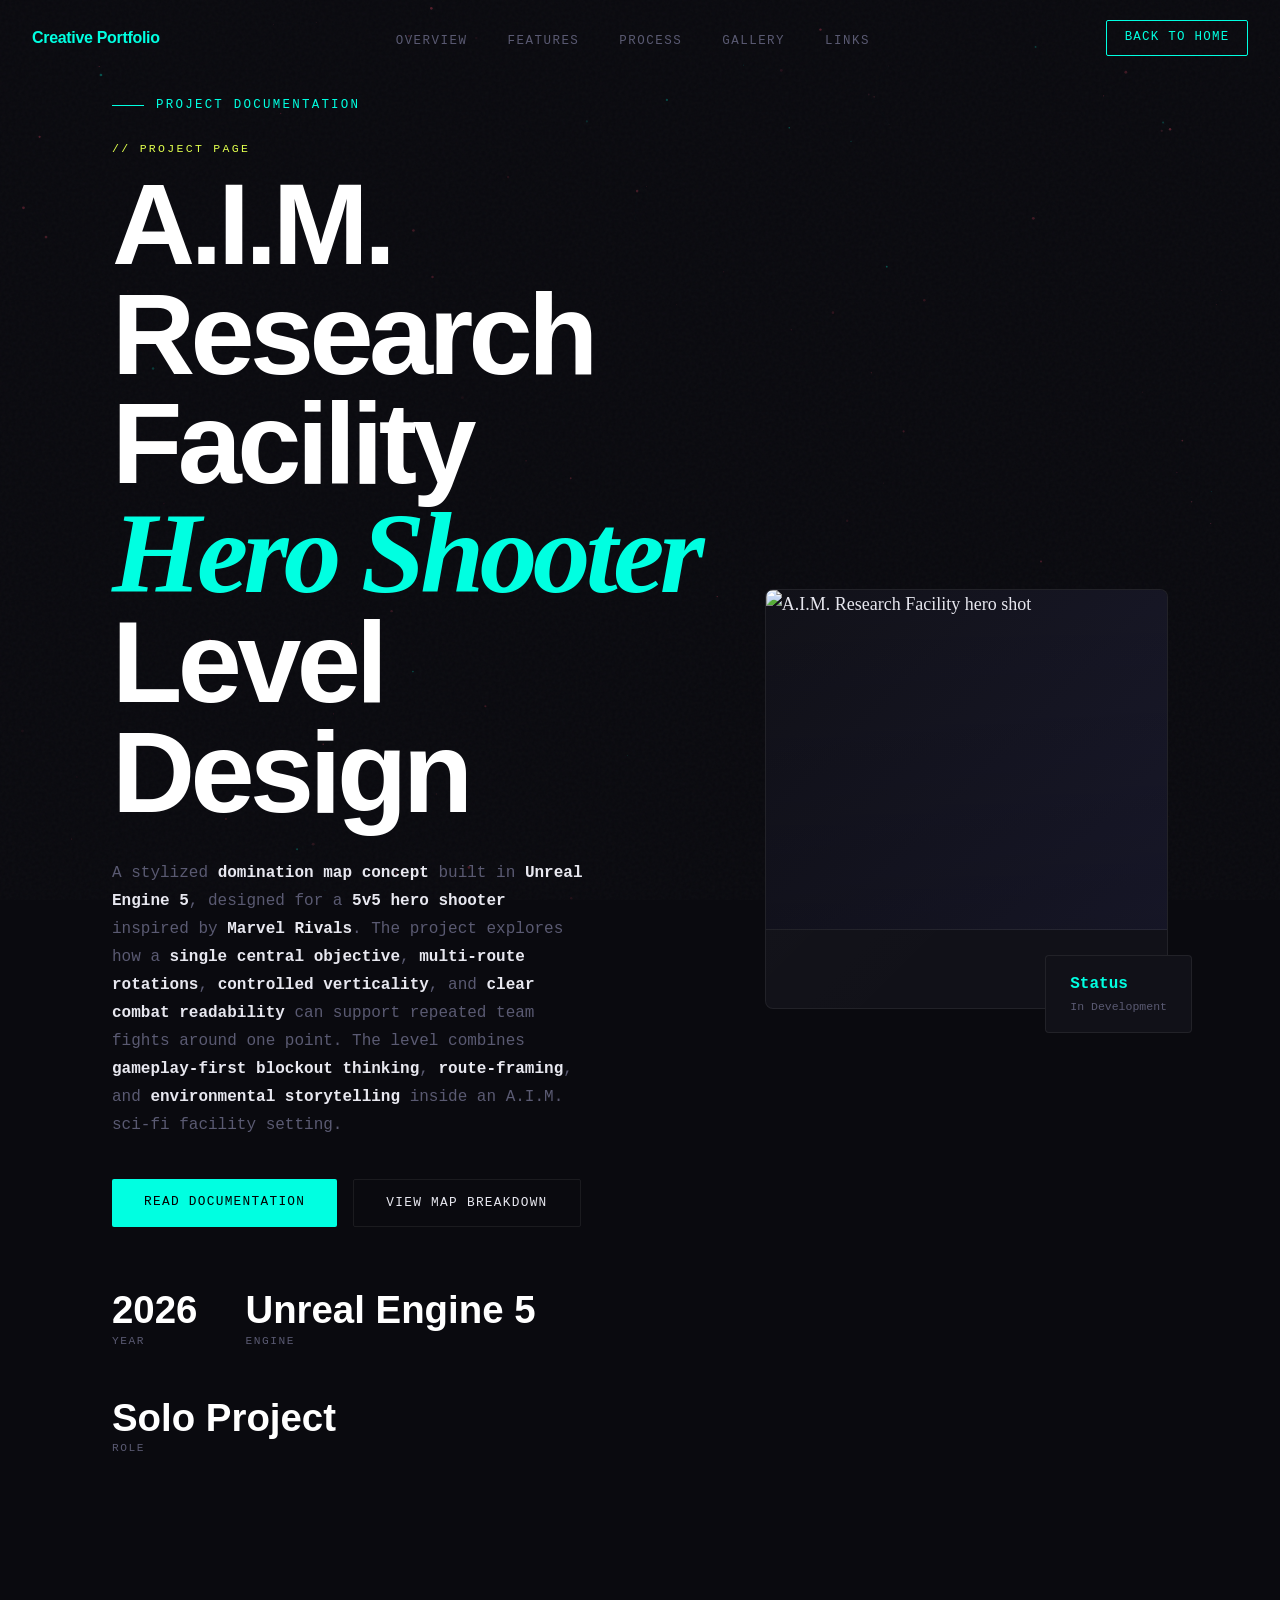
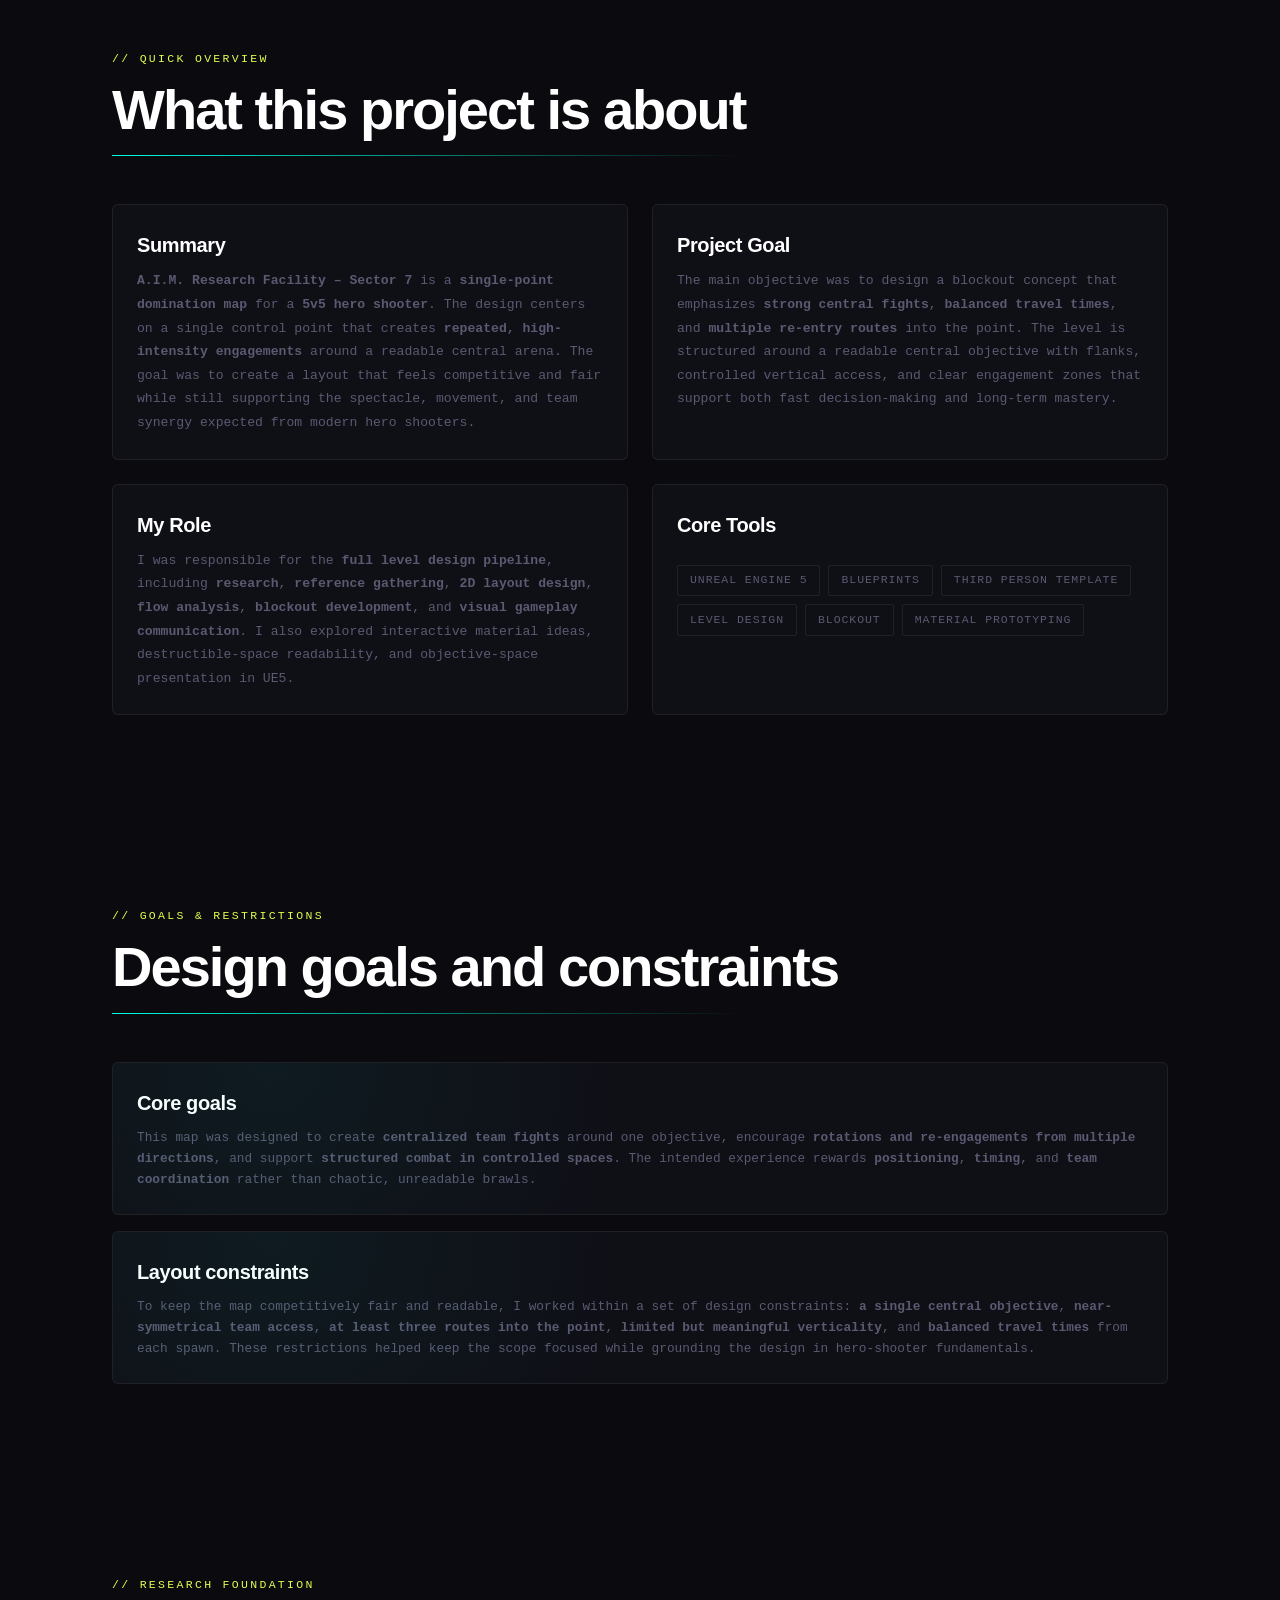
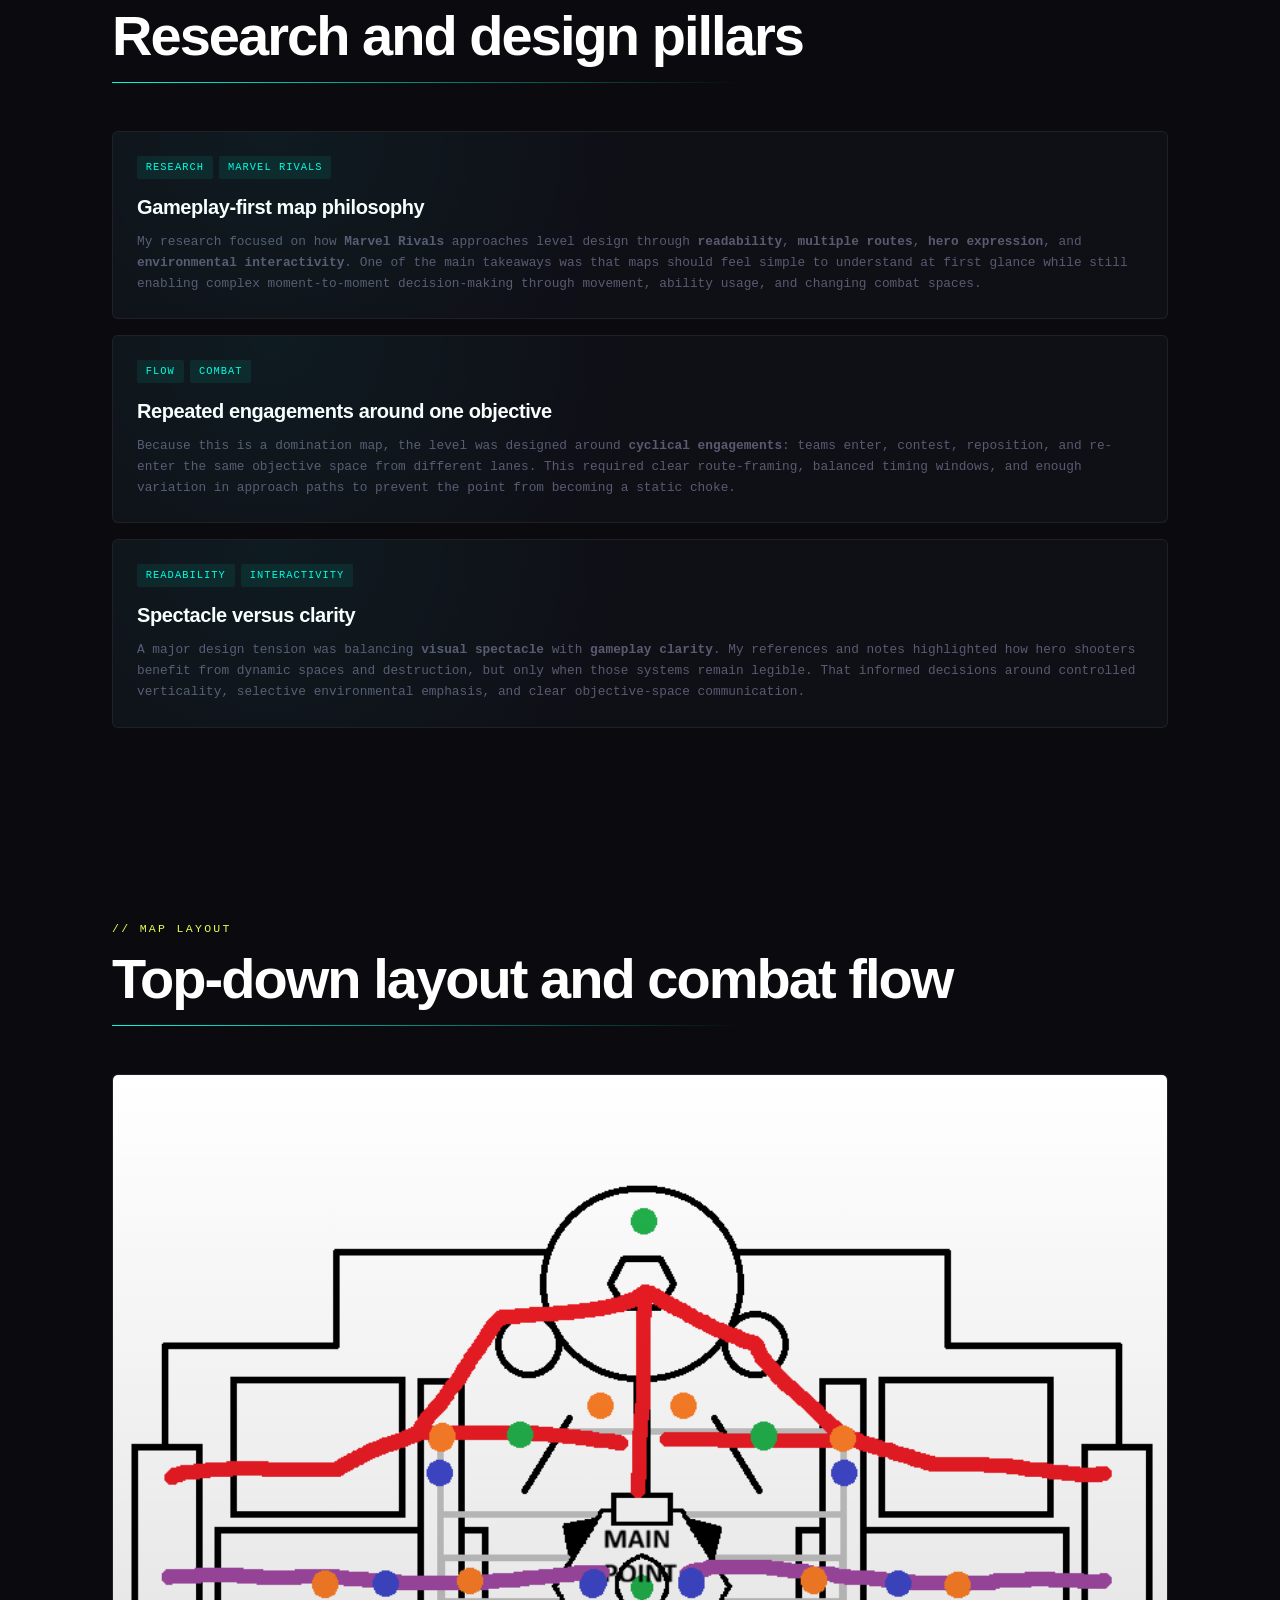
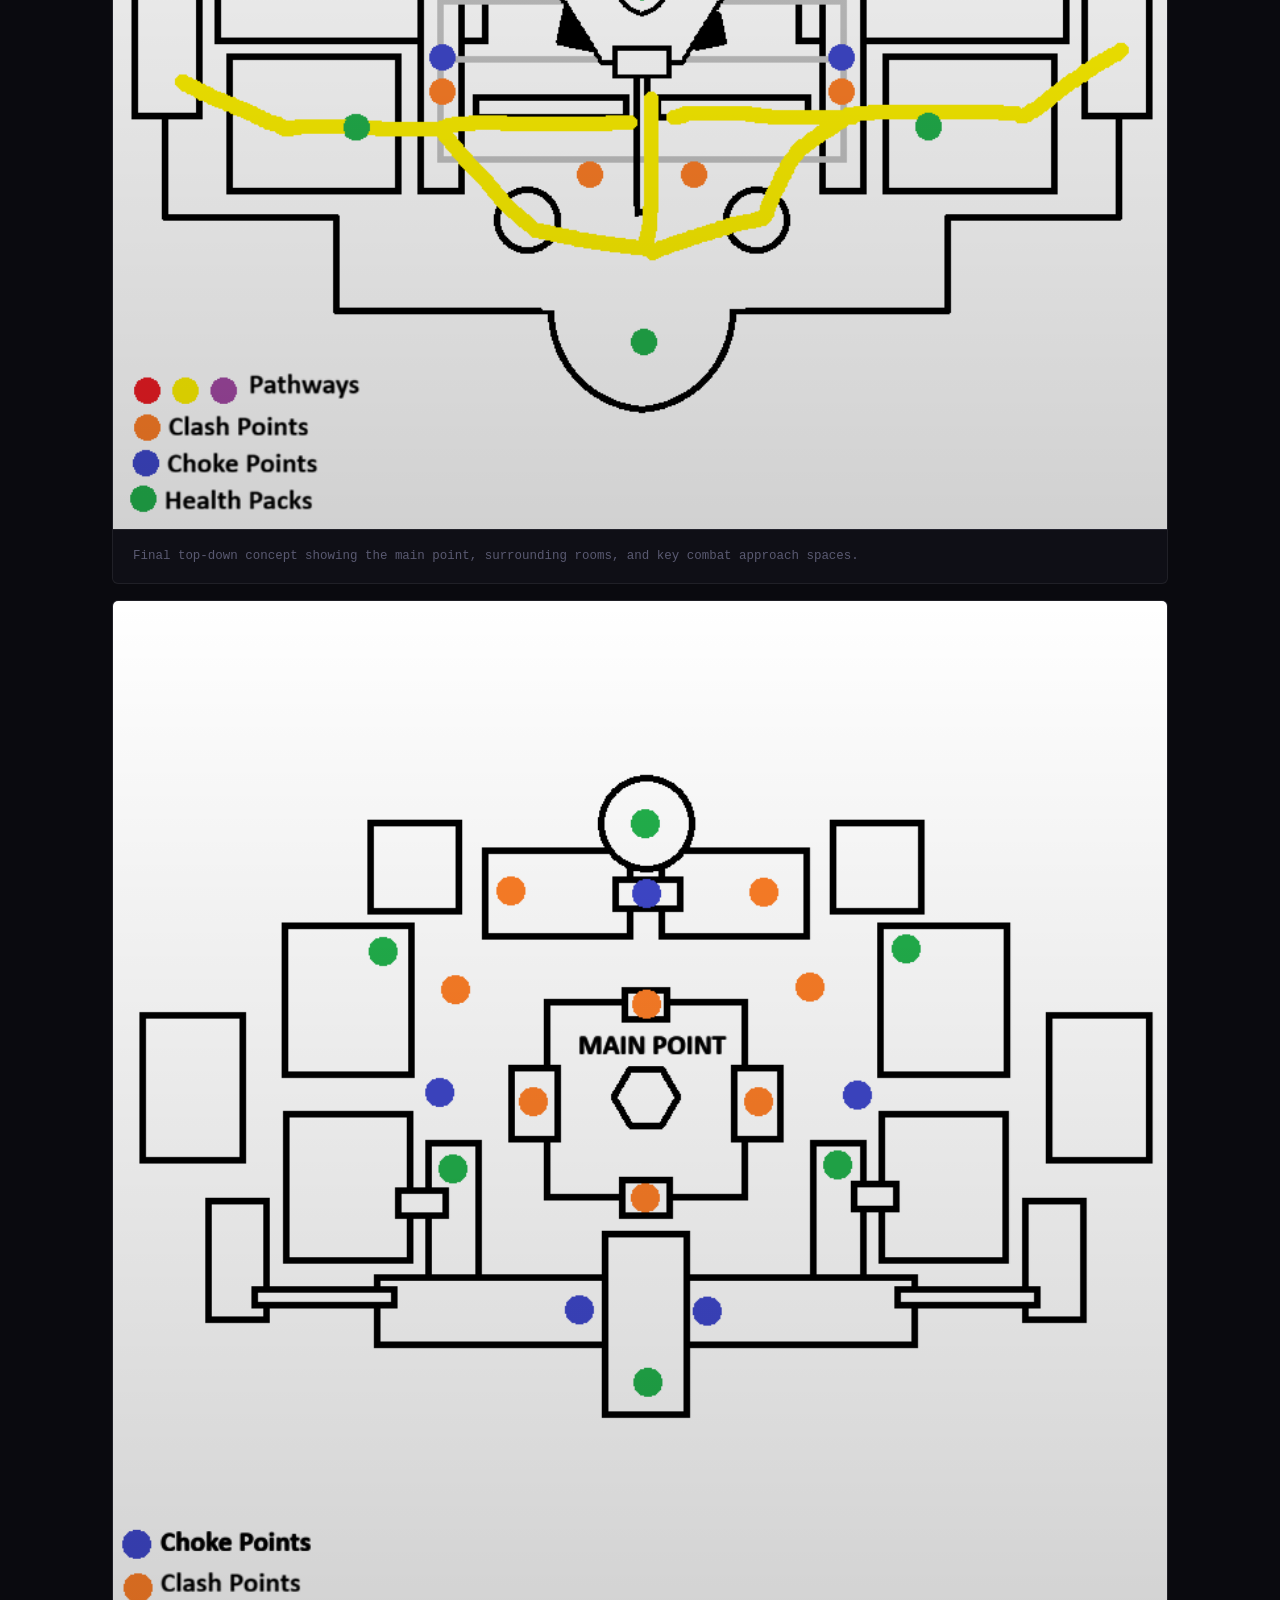
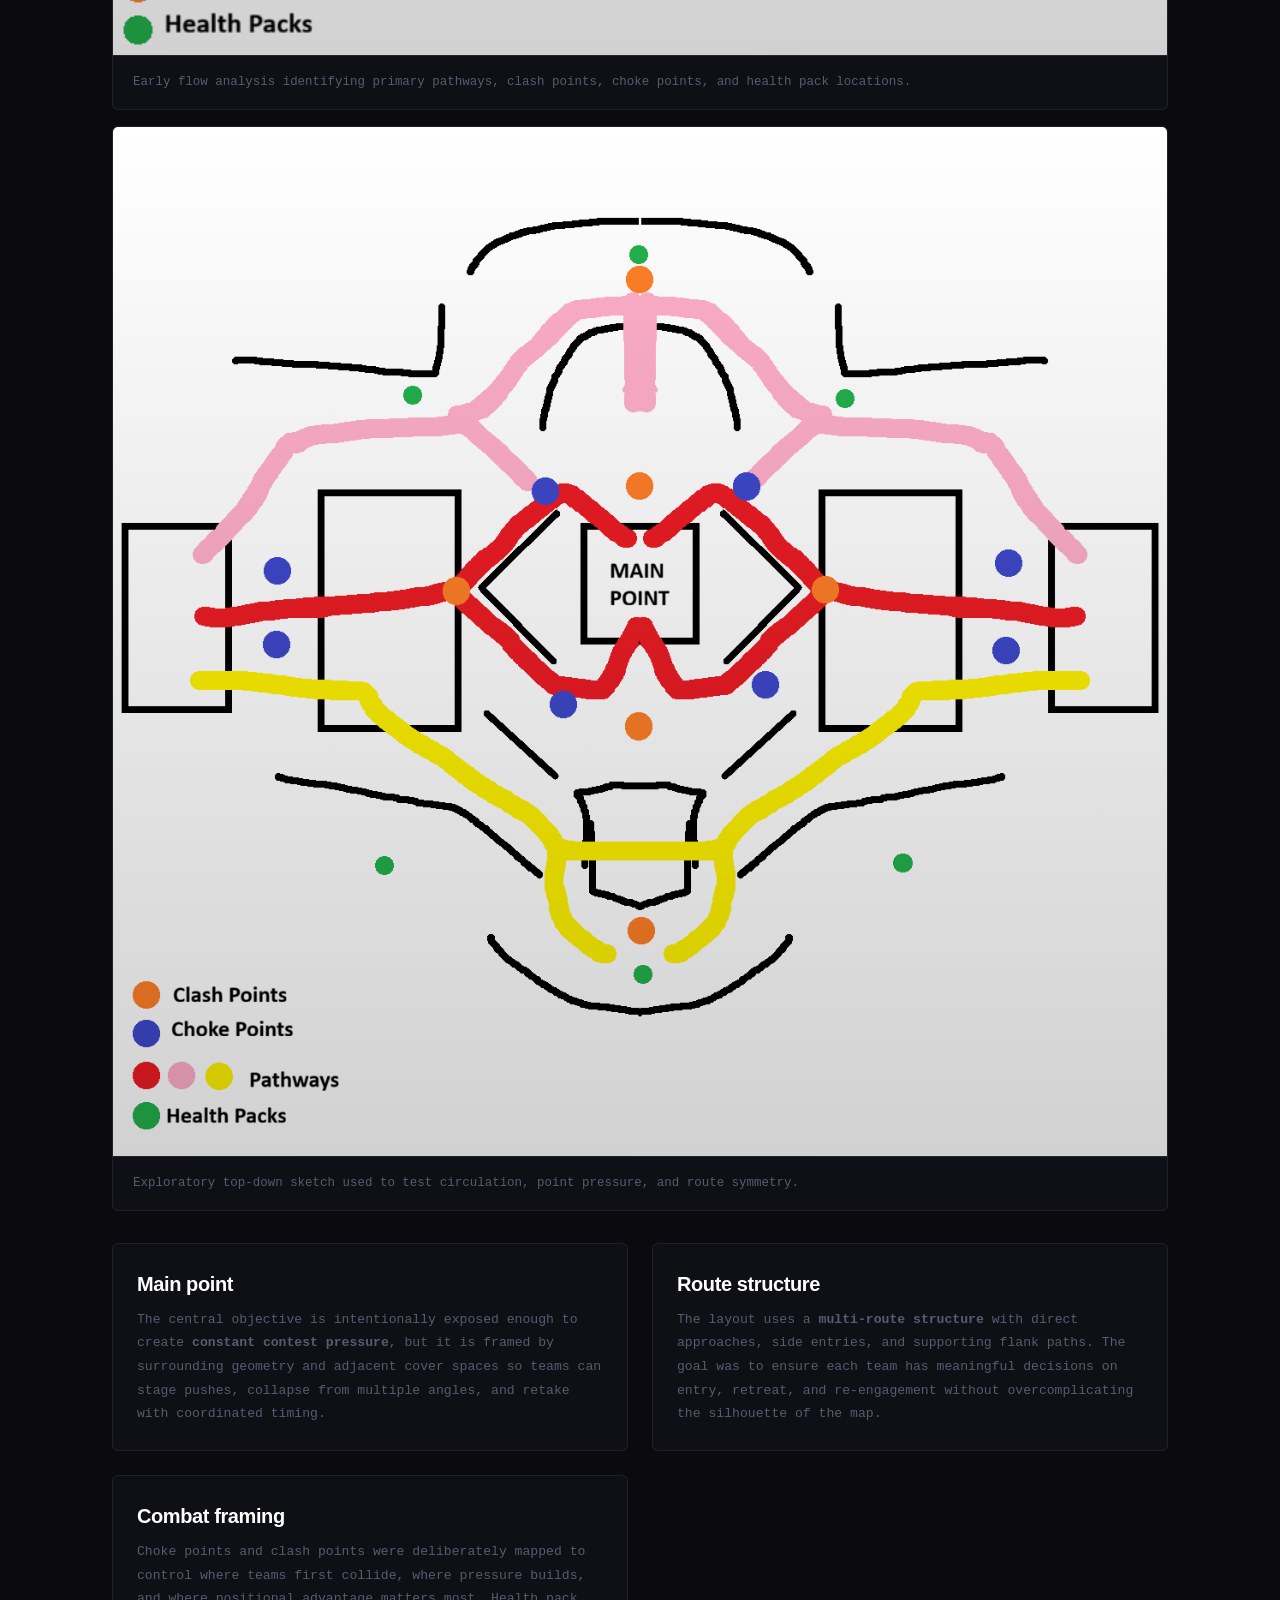
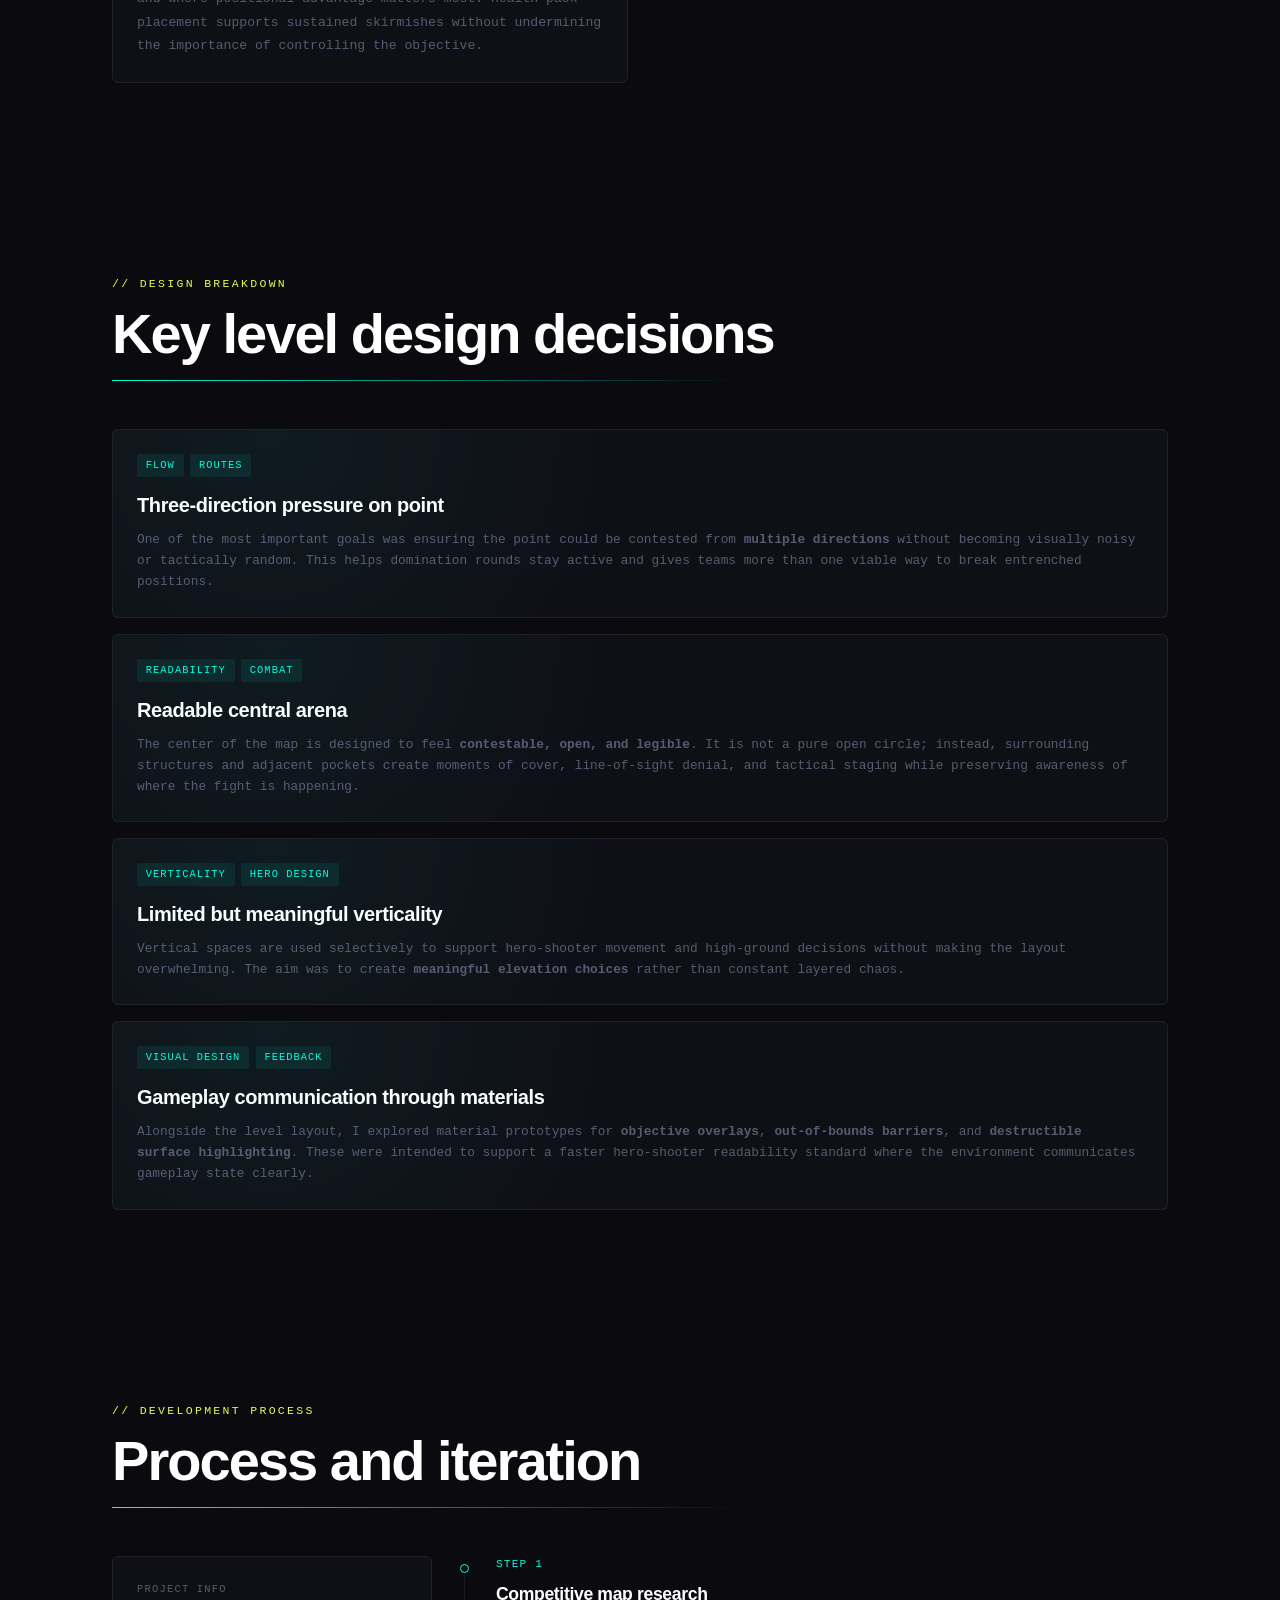
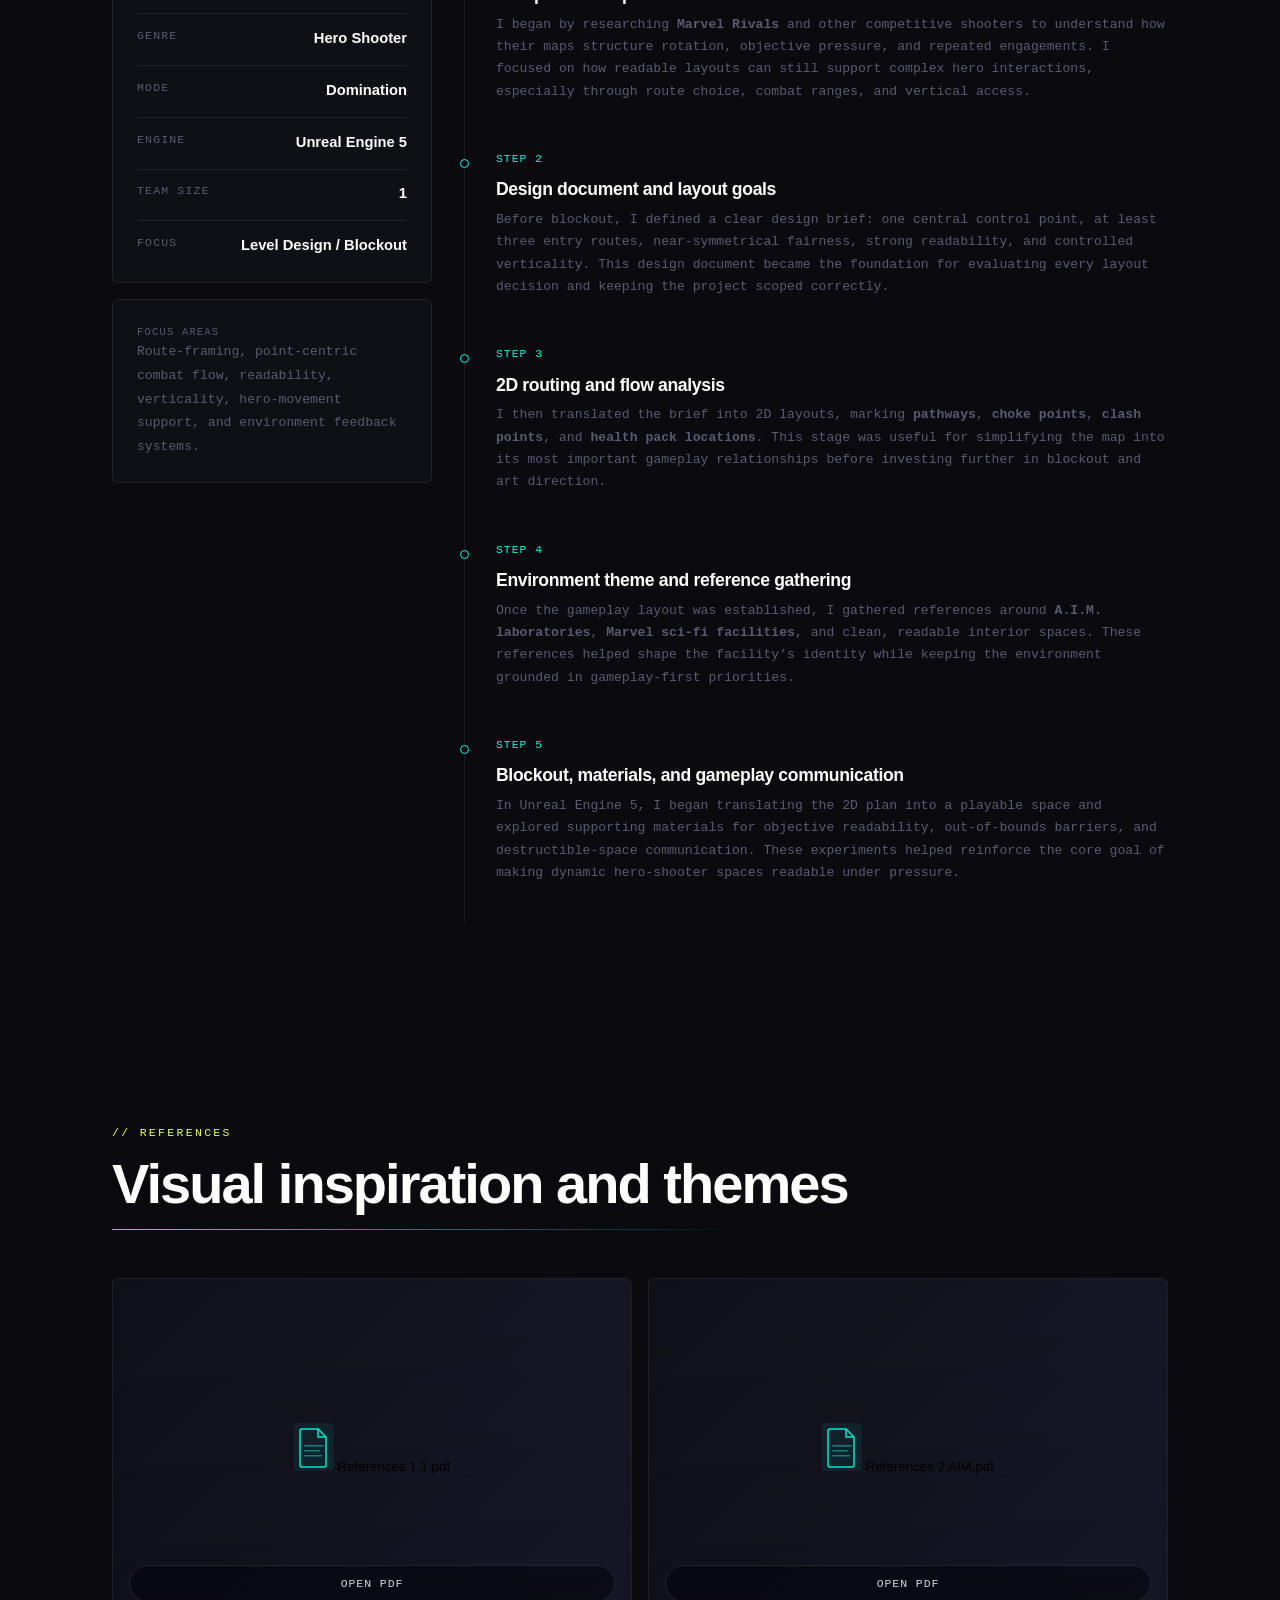
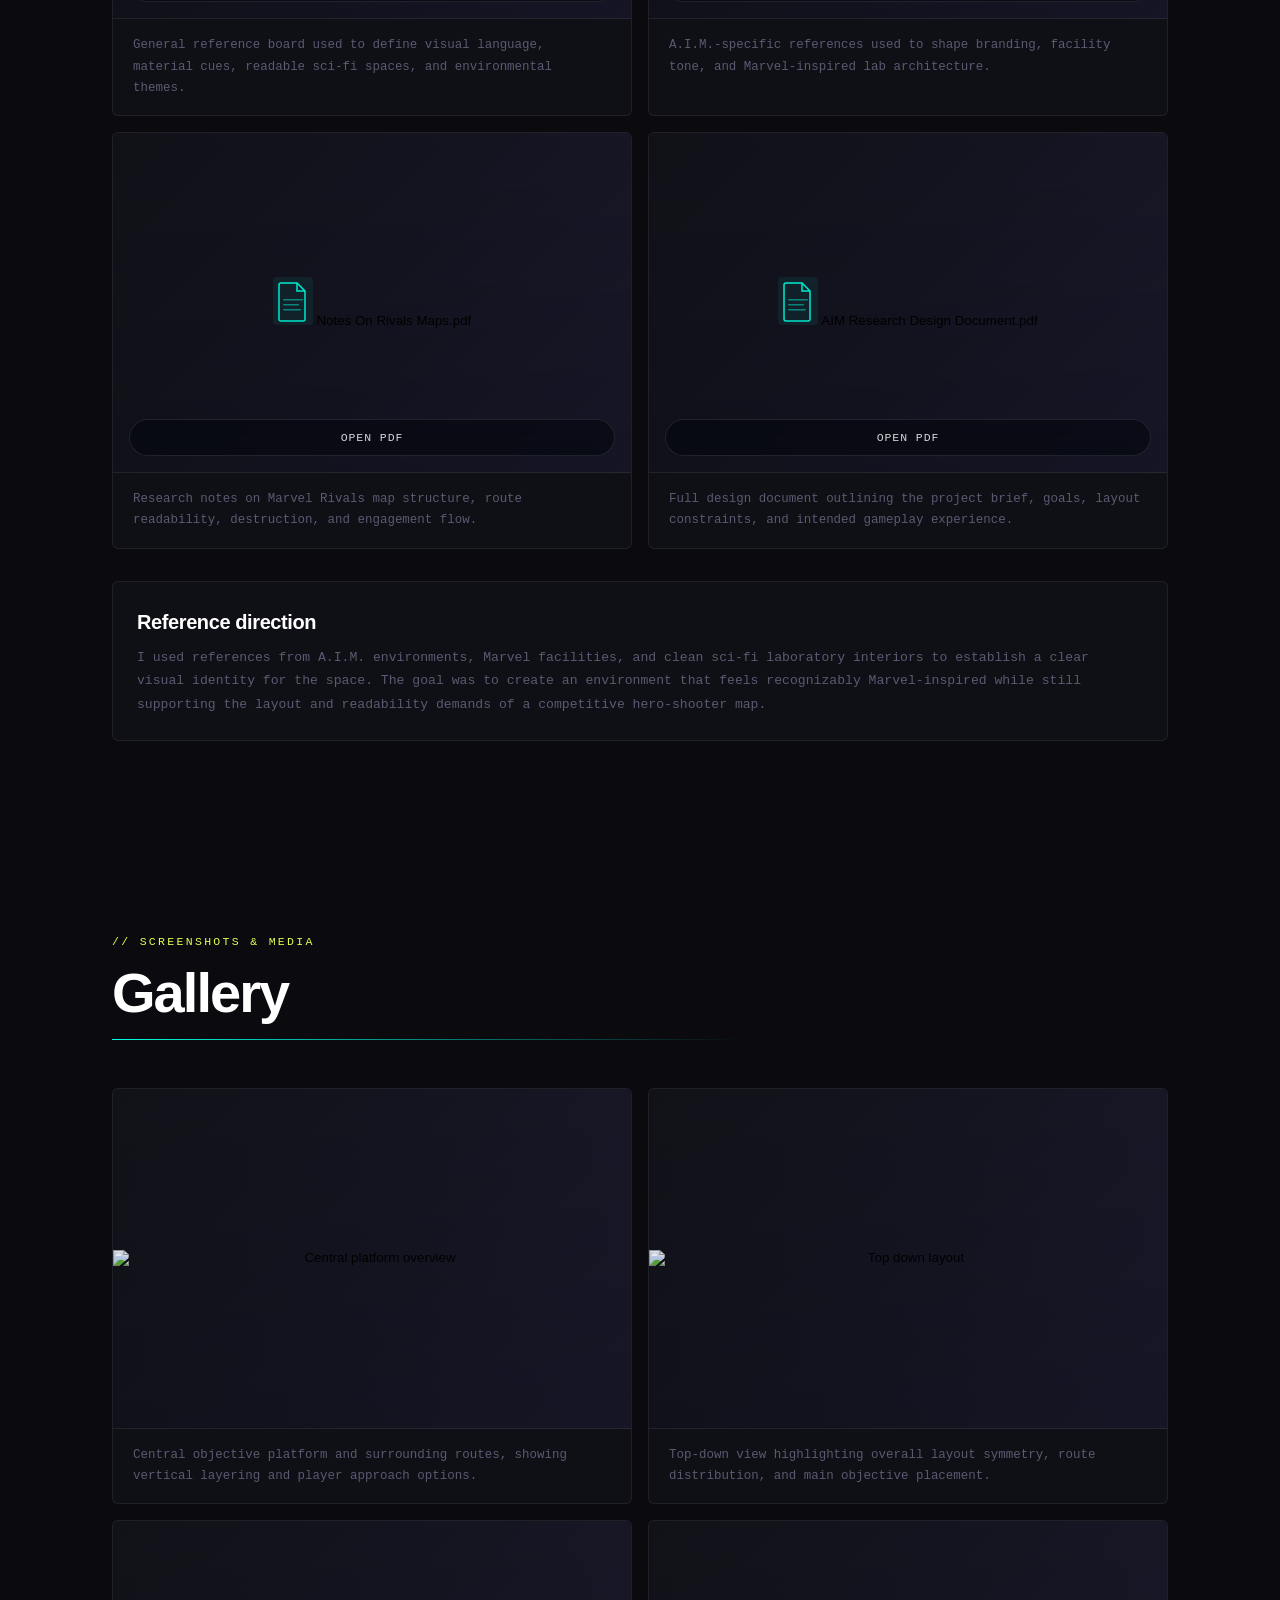
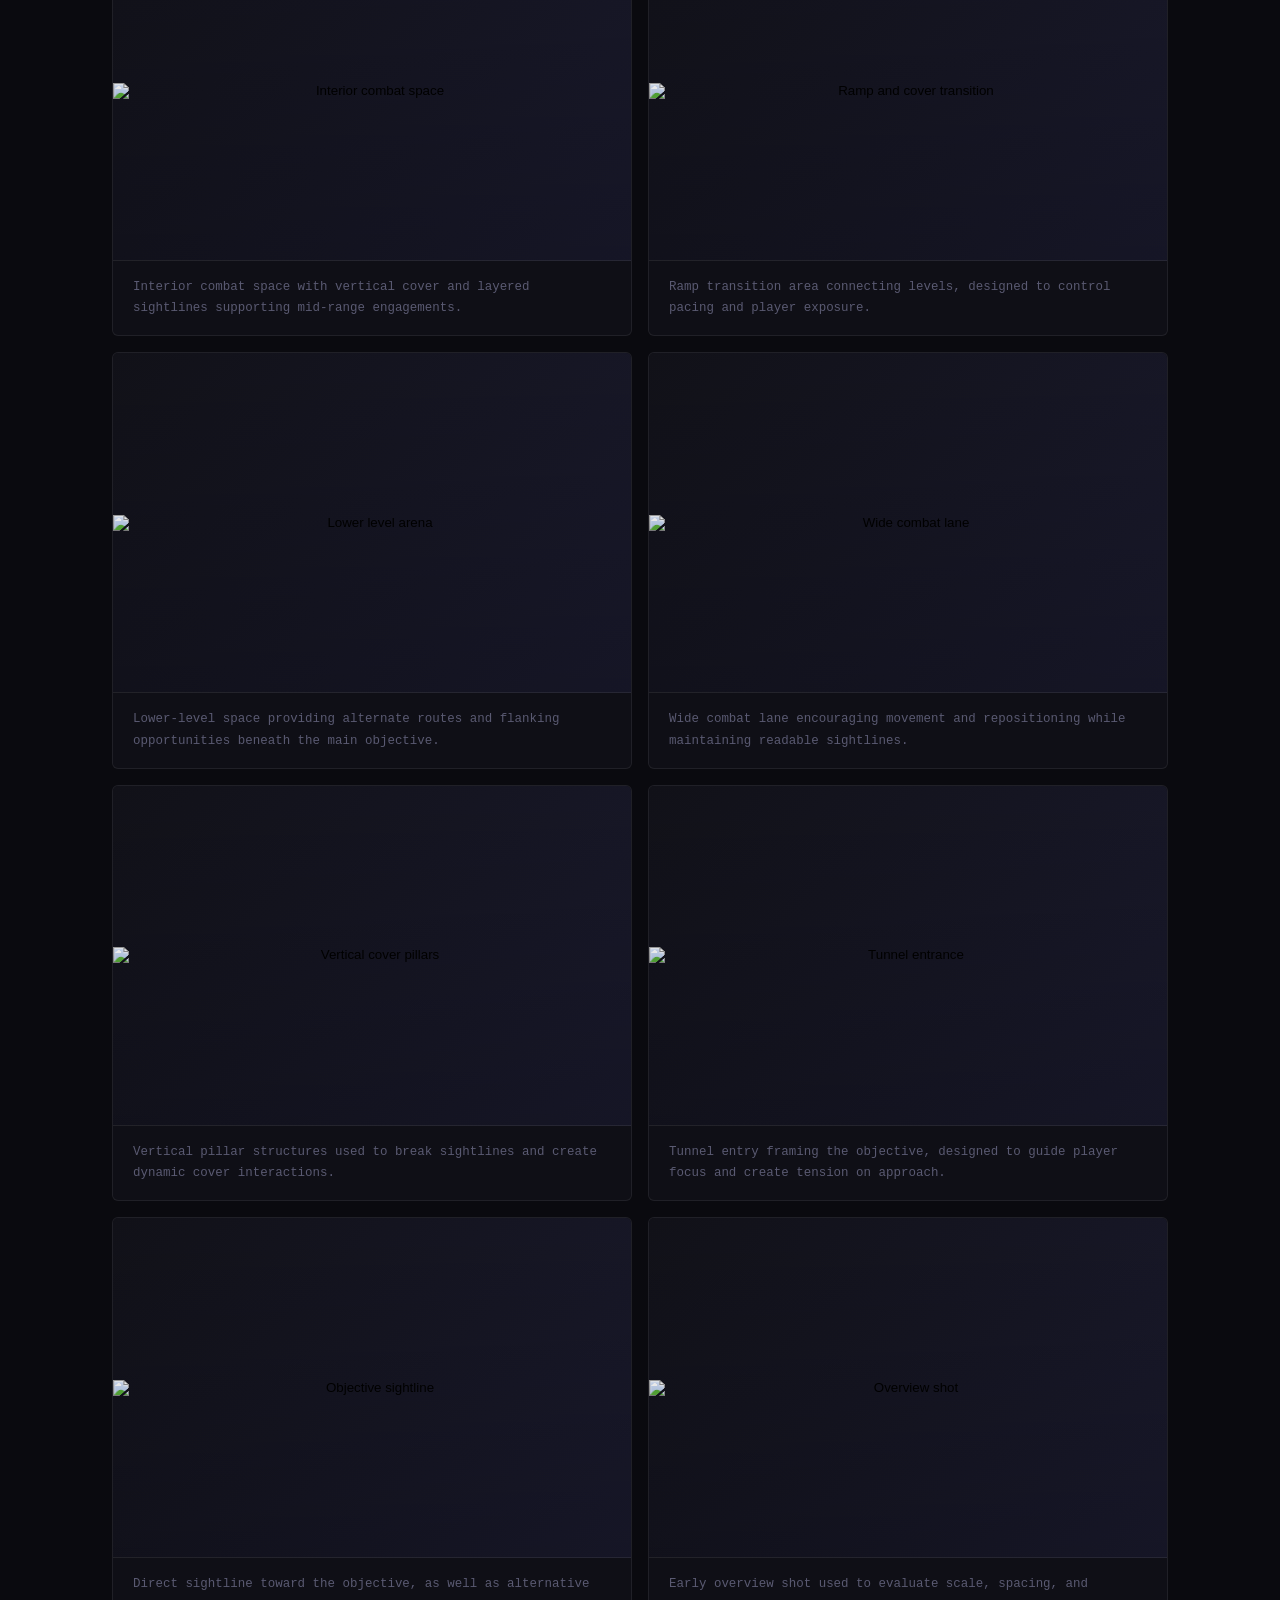
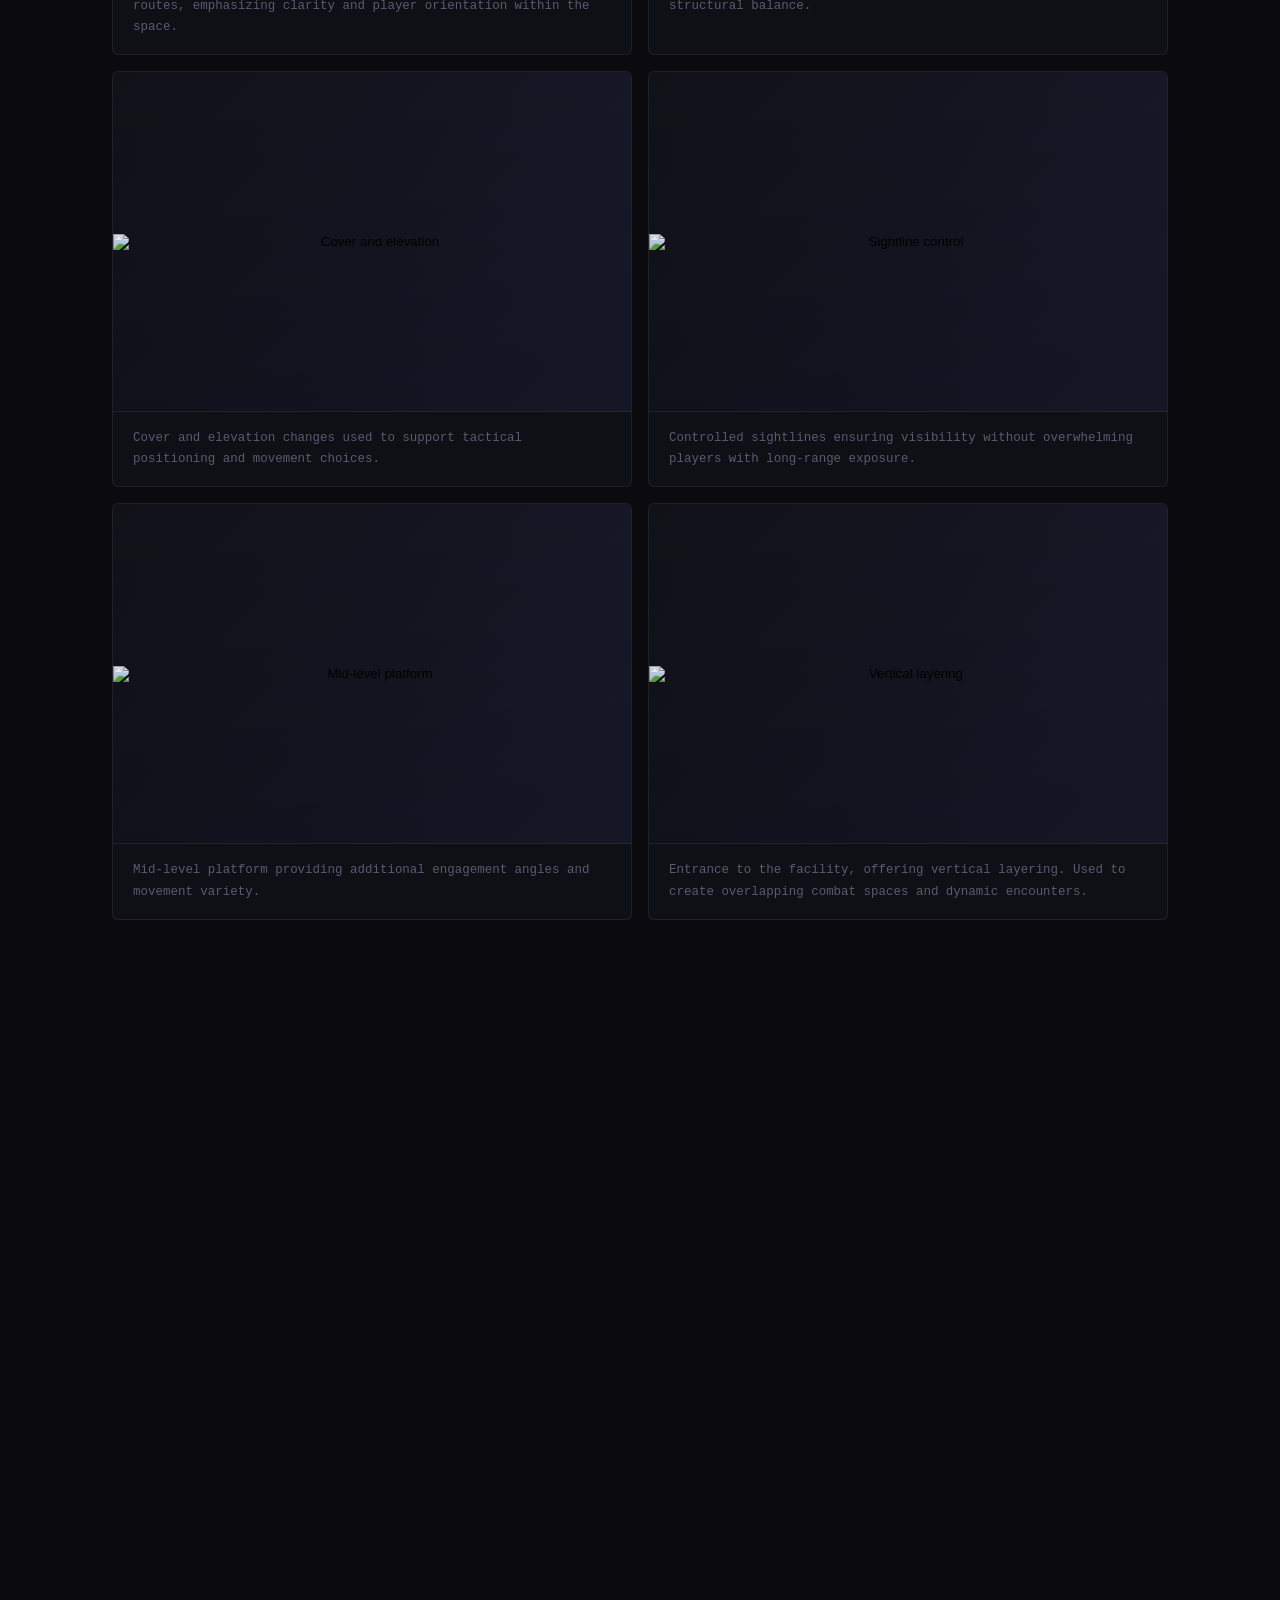
==== aim-research-facility.html @ 246b4f11 "project pages updated, images added" ====
<!DOCTYPE html>
<html lang="en">
<head>
  <meta charset="UTF-8" />
  <meta name="viewport" content="width=device-width, initial-scale=1.0"/>
  <title>A.I.M. Research Facility - Hero Shooter Level Design // Emmanuel Ansong</title>
  <meta name="description" content="Documentation page for Switch-Dash-Blade.">
  <link rel="preconnect" href="https://fonts.googleapis.com">
  <link href="https://fonts.googleapis.com/css2?family=Syne:wght@400;700;800&family=DM+Mono:ital,wght@0,400;0,500;1,400&family=Instrument+Serif:ital@0;1&display=swap" rel="stylesheet">
  <link rel="stylesheet" href="https://cdnjs.cloudflare.com/ajax/libs/font-awesome/6.4.0/css/all.min.css">
  <link rel="stylesheet" href="style.css">
  <link rel="stylesheet" href="project-page.css">
</head>
<body>

  <div id="cursor-dot"></div>
  <div id="cursor-ring"></div>
  <canvas id="bg-canvas"></canvas>

  <nav id="nav">
    <div class="nav-logo"><a href="index.html">Creative Portfolio<span></span></a></div>
    <ul class="nav-links">
      <li><a href="#overview">Overview</a></li>
      <li><a href="#features">Features</a></li>
      <li><a href="#process">Process</a></li>
      <li><a href="#gallery">Gallery</a></li>
      <li><a href="#links">Links</a></li>
    </ul>
    <a href="index.html" class="nav-cta">Back to Home</a>
  </nav>

  <section id="hero" class="project-hero">
  <div class="wrap">
    <div class="hero-tag">Project Documentation</div>

    <div class="project-hero-grid">
      <div class="project-hero-copy reveal">
        <div class="section-tag">// project page</div>
        <h1>A.I.M. Research Facility <em>Hero Shooter</em> Level Design</h1>
        <p class="hero-sub">
          A stylized <strong>domination map concept</strong> built in <strong>Unreal Engine 5</strong>, designed for a
          <strong>5v5 hero shooter</strong> inspired by <strong>Marvel Rivals</strong>. The project explores how a
          <strong>single central objective</strong>, <strong>multi-route rotations</strong>, <strong>controlled verticality</strong>,
          and <strong>clear combat readability</strong> can support repeated team fights around one point.
          The level combines <strong>gameplay-first blockout thinking</strong>, <strong>route-framing</strong>,
          and <strong>environmental storytelling</strong> inside an A.I.M. sci-fi facility setting.
        </p>

        <div class="hero-actions">
          <a href="#overview" class="btn-primary">Read Documentation</a>
          <a href="#layout" class="btn-ghost">View Map Breakdown</a>
        </div>

        <div class="hero-stats">
          <div class="stat-item">
            <span class="stat-n">2026</span>
            <span class="stat-l">Year</span>
          </div>
          <div class="stat-item">
            <span class="stat-n">Unreal Engine 5</span>
            <span class="stat-l">Engine</span>
          </div>
          <div class="stat-item">
            <span class="stat-n">Solo Project</span>
            <span class="stat-l">Role</span>
          </div>
        </div>
      </div>

      <div class="project-hero-media reveal">
        <div class="media-frame">
          <div class="gallery-media">
            <img src="ScreenShot00008.png" alt="A.I.M. Research Facility hero shot">
          </div>
        </div>
        <div class="about-badge">
          <strong>Status</strong>
          In Development
        </div>
      </div>
    </div>
  </div>
</section>

  <section id="overview">
  <div class="wrap">
    <div class="section-tag">// quick overview</div>
    <h2>What this project is about</h2>
    <div class="section-divider"></div>

    <div class="doc-grid">

      <article class="doc-card reveal">
        <div class="card-title">Summary</div>
        <p class="doc-copy">
          <strong>A.I.M. Research Facility – Sector 7</strong> is a <strong>single-point domination map</strong> for a
          <strong>5v5 hero shooter</strong>. The design centers on a single control point that creates
          <strong>repeated, high-intensity engagements</strong> around a readable central arena.
          The goal was to create a layout that feels competitive and fair while still supporting
          the spectacle, movement, and team synergy expected from modern hero shooters.
        </p>
      </article>

      <article class="doc-card reveal">
        <div class="card-title">Project Goal</div>
        <p class="doc-copy">
          The main objective was to design a blockout concept that emphasizes
          <strong>strong central fights</strong>, <strong>balanced travel times</strong>, and
          <strong>multiple re-entry routes</strong> into the point. The level is structured around
          a readable central objective with flanks, controlled vertical access, and clear
          engagement zones that support both fast decision-making and long-term mastery.
        </p>
      </article>

      <article class="doc-card reveal">
        <div class="card-title">My Role</div>
        <p class="doc-copy">
          I was responsible for the <strong>full level design pipeline</strong>, including
          <strong>research</strong>, <strong>reference gathering</strong>, <strong>2D layout design</strong>,
          <strong>flow analysis</strong>, <strong>blockout development</strong>, and
          <strong>visual gameplay communication</strong>. I also explored interactive material ideas,
          destructible-space readability, and objective-space presentation in UE5.
        </p>
      </article>

      <article class="doc-card reveal">
        <div class="card-title">Core Tools</div>
        <div class="skills-list">
          <span class="skill-tag">Unreal Engine 5</span>
          <span class="skill-tag">Blueprints</span>
          <span class="skill-tag">Third Person Template</span>
          <span class="skill-tag">Level Design</span>
          <span class="skill-tag">Blockout</span>
          <span class="skill-tag">Material Prototyping</span>
        </div>
      </article>

    </div>
  </div>
</section>
<section id="goals">
  <div class="wrap">
    <div class="section-tag">// goals & restrictions</div>
    <h2>Design goals and constraints</h2>
    <div class="section-divider"></div>

    <div class="feature-stack">

      <article class="feature-panel reveal">
        <div class="card-title">Core goals</div>
        <p class="card-desc">
          This map was designed to create <strong>centralized team fights</strong> around one objective,
          encourage <strong>rotations and re-engagements from multiple directions</strong>, and support
          <strong>structured combat in controlled spaces</strong>. The intended experience rewards
          <strong>positioning</strong>, <strong>timing</strong>, and <strong>team coordination</strong> rather than
          chaotic, unreadable brawls.
        </p>
      </article>

      <article class="feature-panel reveal">
        <div class="card-title">Layout constraints</div>
        <p class="card-desc">
          To keep the map competitively fair and readable, I worked within a set of design constraints:
          <strong>a single central objective</strong>, <strong>near-symmetrical team access</strong>,
          <strong>at least three routes into the point</strong>, <strong>limited but meaningful verticality</strong>,
          and <strong>balanced travel times</strong> from each spawn. These restrictions helped keep the
          scope focused while grounding the design in hero-shooter fundamentals.
        </p>
      </article>

    </div>
  </div>
</section>
<section id="research">
  <div class="wrap">
    <div class="section-tag">// research foundation</div>
    <h2>Research and design pillars</h2>
    <div class="section-divider"></div>

    <div class="feature-stack">

      <article class="feature-panel reveal">
        <div class="card-tags">
          <span class="card-tag">Research</span>
          <span class="card-tag">Marvel Rivals</span>
        </div>
        <div class="card-title">Gameplay-first map philosophy</div>
        <p class="card-desc">
          My research focused on how <strong>Marvel Rivals</strong> approaches level design through
          <strong>readability</strong>, <strong>multiple routes</strong>, <strong>hero expression</strong>,
          and <strong>environmental interactivity</strong>. One of the main takeaways was that maps
          should feel simple to understand at first glance while still enabling complex moment-to-moment
          decision-making through movement, ability usage, and changing combat spaces.
        </p>
      </article>

      <article class="feature-panel reveal">
        <div class="card-tags">
          <span class="card-tag">Flow</span>
          <span class="card-tag">Combat</span>
        </div>
        <div class="card-title">Repeated engagements around one objective</div>
        <p class="card-desc">
          Because this is a domination map, the level was designed around
          <strong>cyclical engagements</strong>: teams enter, contest, reposition, and re-enter the same
          objective space from different lanes. This required clear route-framing, balanced timing windows,
          and enough variation in approach paths to prevent the point from becoming a static choke.
        </p>
      </article>

      <article class="feature-panel reveal">
        <div class="card-tags">
          <span class="card-tag">Readability</span>
          <span class="card-tag">Interactivity</span>
        </div>
        <div class="card-title">Spectacle versus clarity</div>
        <p class="card-desc">
          A major design tension was balancing <strong>visual spectacle</strong> with <strong>gameplay clarity</strong>.
          My references and notes highlighted how hero shooters benefit from dynamic spaces and destruction,
          but only when those systems remain legible. That informed decisions around controlled verticality,
          selective environmental emphasis, and clear objective-space communication.
        </p>
      </article>

    </div>
  </div>
</section>
<section id="layout">
  <div class="wrap">
    <div class="section-tag">// map layout</div>
    <h2>Top-down layout and combat flow</h2>
    <div class="section-divider"></div>

    <div class="gallery-grid">
      <div class="gallery-card reveal">
        <div class="gallery-media">
          <img src="AIM Research Design Concept Diagram.png" alt="AIM Research Facility map concept">
        </div>
        <div class="gallery-caption">
          Final top-down concept showing the main point, surrounding rooms, and key combat approach spaces.
        </div>
      </div>

      <div class="gallery-card reveal">
        <div class="gallery-media">
          <img src="DR DOOM DOOMSTATDesign Concept Diagram.png" alt="AIM Research Facility flow diagram">
        </div>
        <div class="gallery-caption">
          Early flow analysis identifying primary pathways, clash points, choke points, and health pack locations.
        </div>
      </div>

      <div class="gallery-card reveal">
        <div class="gallery-media">
          <img src="Bifrost Garden Diagram.png" alt="AIM Research Facility alternative concept">
        </div>
        <div class="gallery-caption">
          Exploratory top-down sketch used to test circulation, point pressure, and route symmetry.
        </div>
      </div>
    </div>

    <div class="doc-grid" style="margin-top: 2rem;">
      <article class="doc-card reveal">
        <div class="card-title">Main point</div>
        <p class="doc-copy">
          The central objective is intentionally exposed enough to create <strong>constant contest pressure</strong>,
          but it is framed by surrounding geometry and adjacent cover spaces so teams can stage pushes,
          collapse from multiple angles, and retake with coordinated timing.
        </p>
      </article>

      <article class="doc-card reveal">
        <div class="card-title">Route structure</div>
        <p class="doc-copy">
          The layout uses a <strong>multi-route structure</strong> with direct approaches, side entries, and
          supporting flank paths. The goal was to ensure each team has meaningful decisions on entry,
          retreat, and re-engagement without overcomplicating the silhouette of the map.
        </p>
      </article>

      <article class="doc-card reveal">
        <div class="card-title">Combat framing</div>
        <p class="doc-copy">
          Choke points and clash points were deliberately mapped to control where teams first collide,
          where pressure builds, and where positional advantage matters most. Health pack placement
          supports sustained skirmishes without undermining the importance of controlling the objective.
        </p>
      </article>
    </div>
  </div>
</section>
<section id="features">
  <div class="wrap">
    <div class="section-tag">// design breakdown</div>
    <h2>Key level design decisions</h2>
    <div class="section-divider"></div>

    <div class="feature-stack">

      <article class="feature-panel reveal">
        <div class="card-tags">
          <span class="card-tag">Flow</span>
          <span class="card-tag">Routes</span>
        </div>
        <div class="card-title">Three-direction pressure on point</div>
        <p class="card-desc">
          One of the most important goals was ensuring the point could be contested from
          <strong>multiple directions</strong> without becoming visually noisy or tactically random.
          This helps domination rounds stay active and gives teams more than one viable way
          to break entrenched positions.
        </p>
      </article>

      <article class="feature-panel reveal">
        <div class="card-tags">
          <span class="card-tag">Readability</span>
          <span class="card-tag">Combat</span>
        </div>
        <div class="card-title">Readable central arena</div>
        <p class="card-desc">
          The center of the map is designed to feel <strong>contestable, open, and legible</strong>.
          It is not a pure open circle; instead, surrounding structures and adjacent pockets create
          moments of cover, line-of-sight denial, and tactical staging while preserving awareness
          of where the fight is happening.
        </p>
      </article>

      <article class="feature-panel reveal">
        <div class="card-tags">
          <span class="card-tag">Verticality</span>
          <span class="card-tag">Hero Design</span>
        </div>
        <div class="card-title">Limited but meaningful verticality</div>
        <p class="card-desc">
          Vertical spaces are used selectively to support hero-shooter movement and high-ground decisions
          without making the layout overwhelming. The aim was to create <strong>meaningful elevation choices</strong>
          rather than constant layered chaos.
        </p>
      </article>

      <article class="feature-panel reveal">
        <div class="card-tags">
          <span class="card-tag">Visual Design</span>
          <span class="card-tag">Feedback</span>
        </div>
        <div class="card-title">Gameplay communication through materials</div>
        <p class="card-desc">
          Alongside the level layout, I explored material prototypes for
          <strong>objective overlays</strong>, <strong>out-of-bounds barriers</strong>, and
          <strong>destructible surface highlighting</strong>. These were intended to support a
          faster hero-shooter readability standard where the environment communicates gameplay state clearly.
        </p>
      </article>

    </div>
  </div>
</section>

  <section id="process">
  <div class="wrap">
    <div class="section-tag">// development process</div>
    <h2>Process and iteration</h2>
    <div class="section-divider"></div>

    <div class="process-layout">
      <div class="project-sidebar reveal">
        <div class="sidebar-block">
          <div class="link-label">Project Info</div>
          <ul class="meta-list">
            <li><span>Genre</span><strong>Hero Shooter</strong></li>
            <li><span>Mode</span><strong>Domination</strong></li>
            <li><span>Engine</span><strong>Unreal Engine 5</strong></li>
            <li><span>Team Size</span><strong>1</strong></li>
            <li><span>Focus</span><strong>Level Design / Blockout</strong></li>
          </ul>
        </div>

        <div class="sidebar-block">
          <div class="link-label">Focus Areas</div>
          <p class="doc-copy">
            Route-framing, point-centric combat flow, readability, verticality, hero-movement support,
            and environment feedback systems.
          </p>
        </div>
      </div>

      <div class="process-content">

        <article class="timeline-item reveal visible-static">
          <div class="timeline-date">Step 1</div>
          <div class="timeline-title">Competitive map research</div>
          <div class="timeline-body">
            I began by researching <strong>Marvel Rivals</strong> and other competitive shooters to understand
            how their maps structure rotation, objective pressure, and repeated engagements.
            I focused on how readable layouts can still support complex hero interactions,
            especially through route choice, combat ranges, and vertical access.
          </div>
        </article>

        <article class="timeline-item reveal visible-static">
          <div class="timeline-date">Step 2</div>
          <div class="timeline-title">Design document and layout goals</div>
          <div class="timeline-body">
            Before blockout, I defined a clear design brief: one central control point,
            at least three entry routes, near-symmetrical fairness, strong readability,
            and controlled verticality. This design document became the foundation for
            evaluating every layout decision and keeping the project scoped correctly.
          </div>
        </article>

        <article class="timeline-item reveal visible-static">
          <div class="timeline-date">Step 3</div>
          <div class="timeline-title">2D routing and flow analysis</div>
          <div class="timeline-body">
            I then translated the brief into 2D layouts, marking
            <strong>pathways</strong>, <strong>choke points</strong>, <strong>clash points</strong>, and
            <strong>health pack locations</strong>. This stage was useful for simplifying the map into
            its most important gameplay relationships before investing further in blockout and art direction.
          </div>
        </article>

        <article class="timeline-item reveal visible-static">
          <div class="timeline-date">Step 4</div>
          <div class="timeline-title">Environment theme and reference gathering</div>
          <div class="timeline-body">
            Once the gameplay layout was established, I gathered references around
            <strong>A.I.M. laboratories</strong>, <strong>Marvel sci-fi facilities</strong>, and clean, readable
            interior spaces. These references helped shape the facility’s identity while keeping the
            environment grounded in gameplay-first priorities.
          </div>
        </article>

        <article class="timeline-item reveal visible-static">
          <div class="timeline-date">Step 5</div>
          <div class="timeline-title">Blockout, materials, and gameplay communication</div>
          <div class="timeline-body">
            In Unreal Engine 5, I began translating the 2D plan into a playable space and explored
            supporting materials for objective readability, out-of-bounds barriers, and destructible-space
            communication. These experiments helped reinforce the core goal of making dynamic hero-shooter
            spaces readable under pressure.
          </div>
        </article>

      </div>
    </div>
  </div>
</section>

<section id="references">
  <div class="wrap">
    <div class="section-tag">// references</div>
    <h2>Visual inspiration and themes</h2>
    <div class="section-divider"></div>

    <div class="gallery-grid gallery-grid--two">
      <div class="gallery-card reveal">
        <button class="gallery-media pdf-media gallery-trigger" type="button" data-type="pdf" data-src="References 1.1.pdf">
          <div class="pdf-thumb-icon">
            <svg width="40" height="48" viewBox="0 0 40 48" fill="none" xmlns="http://www.w3.org/2000/svg"><rect width="40" height="48" rx="4" fill="rgba(0,255,225,0.07)"/><path d="M8 6h16l8 8v28a2 2 0 0 1-2 2H8a2 2 0 0 1-2-2V8a2 2 0 0 1 2-2z" stroke="#00ffe1" stroke-width="1.5" fill="none"/><path d="M24 6v8h8" stroke="#00ffe1" stroke-width="1.5" fill="none"/><rect x="10" y="22" width="20" height="1.5" rx=".75" fill="#00ffe1" opacity=".5"/><rect x="10" y="27" width="16" height="1.5" rx=".75" fill="#00ffe1" opacity=".5"/><rect x="10" y="32" width="18" height="1.5" rx=".75" fill="#00ffe1" opacity=".5"/></svg>
            <span class="pdf-filename">References 1.1.pdf</span>
          </div>
          <span class="media-overlay">Open PDF</span>
        </button>
        <div class="gallery-caption">
          General reference board used to define visual language, material cues, readable sci-fi spaces,
          and environmental themes.
        </div>
      </div>

      <div class="gallery-card reveal">
        <button class="gallery-media pdf-media gallery-trigger" type="button" data-type="pdf" data-src="References 2 AIM.pdf">
          <div class="pdf-thumb-icon">
            <svg width="40" height="48" viewBox="0 0 40 48" fill="none" xmlns="http://www.w3.org/2000/svg"><rect width="40" height="48" rx="4" fill="rgba(0,255,225,0.07)"/><path d="M8 6h16l8 8v28a2 2 0 0 1-2 2H8a2 2 0 0 1-2-2V8a2 2 0 0 1 2-2z" stroke="#00ffe1" stroke-width="1.5" fill="none"/><path d="M24 6v8h8" stroke="#00ffe1" stroke-width="1.5" fill="none"/><rect x="10" y="22" width="20" height="1.5" rx=".75" fill="#00ffe1" opacity=".5"/><rect x="10" y="27" width="16" height="1.5" rx=".75" fill="#00ffe1" opacity=".5"/><rect x="10" y="32" width="18" height="1.5" rx=".75" fill="#00ffe1" opacity=".5"/></svg>
            <span class="pdf-filename">References 2 AIM.pdf</span>
          </div>
          <span class="media-overlay">Open PDF</span>
        </button>
        <div class="gallery-caption">
          A.I.M.-specific references used to shape branding, facility tone, and Marvel-inspired lab architecture.
        </div>
      </div>

      <div class="gallery-card reveal">
        <button class="gallery-media pdf-media gallery-trigger" type="button" data-type="pdf" data-src="Notes On Rivals Maps.pdf">
          <div class="pdf-thumb-icon">
            <svg width="40" height="48" viewBox="0 0 40 48" fill="none" xmlns="http://www.w3.org/2000/svg"><rect width="40" height="48" rx="4" fill="rgba(0,255,225,0.07)"/><path d="M8 6h16l8 8v28a2 2 0 0 1-2 2H8a2 2 0 0 1-2-2V8a2 2 0 0 1 2-2z" stroke="#00ffe1" stroke-width="1.5" fill="none"/><path d="M24 6v8h8" stroke="#00ffe1" stroke-width="1.5" fill="none"/><rect x="10" y="22" width="20" height="1.5" rx=".75" fill="#00ffe1" opacity=".5"/><rect x="10" y="27" width="16" height="1.5" rx=".75" fill="#00ffe1" opacity=".5"/><rect x="10" y="32" width="18" height="1.5" rx=".75" fill="#00ffe1" opacity=".5"/></svg>
            <span class="pdf-filename">Notes On Rivals Maps.pdf</span>
          </div>
          <span class="media-overlay">Open PDF</span>
        </button>
        <div class="gallery-caption">
          Research notes on Marvel Rivals map structure, route readability, destruction, and engagement flow.
        </div>
      </div>

      <div class="gallery-card reveal">
        <button class="gallery-media pdf-media gallery-trigger" type="button" data-type="pdf" data-src="AIM Research Design Document.pdf">
          <div class="pdf-thumb-icon">
            <svg width="40" height="48" viewBox="0 0 40 48" fill="none" xmlns="http://www.w3.org/2000/svg"><rect width="40" height="48" rx="4" fill="rgba(0,255,225,0.07)"/><path d="M8 6h16l8 8v28a2 2 0 0 1-2 2H8a2 2 0 0 1-2-2V8a2 2 0 0 1 2-2z" stroke="#00ffe1" stroke-width="1.5" fill="none"/><path d="M24 6v8h8" stroke="#00ffe1" stroke-width="1.5" fill="none"/><rect x="10" y="22" width="20" height="1.5" rx=".75" fill="#00ffe1" opacity=".5"/><rect x="10" y="27" width="16" height="1.5" rx=".75" fill="#00ffe1" opacity=".5"/><rect x="10" y="32" width="18" height="1.5" rx=".75" fill="#00ffe1" opacity=".5"/></svg>
            <span class="pdf-filename">AIM Research Design Document.pdf</span>
          </div>
          <span class="media-overlay">Open PDF</span>
        </button>
        <div class="gallery-caption">
          Full design document outlining the project brief, goals, layout constraints, and intended gameplay experience.
        </div>
      </div>
    </div>

    <article class="doc-card reveal" style="margin-top: 2rem;">
      <div class="card-title">Reference direction</div>
      <p class="doc-copy">
        I used references from A.I.M. environments, Marvel facilities, and clean sci-fi laboratory interiors
        to establish a clear visual identity for the space. The goal was to create an environment that
        feels recognizably Marvel-inspired while still supporting the layout and readability demands of a
        competitive hero-shooter map.
      </p>
    </article>
  </div>
</section>

<section id="gallery">
  <div class="wrap">
    <div class="section-tag">// screenshots & media</div>
    <h2>Gallery</h2>
    <div class="section-divider"></div>

    <div class="gallery-grid gallery-grid--two">

      <!-- 00008 -->
      <div class="gallery-card reveal">
        <button class="gallery-media gallery-trigger" type="button" data-type="image" data-src="ScreenShot00008.png" data-alt="Central platform overview">
          <img src="ScreenShot00008.png" alt="Central platform overview">
        </button>
        <div class="gallery-caption">
          Central objective platform and surrounding routes, showing vertical layering and player approach options.
        </div>
      </div>

      <!-- 00007 -->
      <div class="gallery-card reveal">
        <button class="gallery-media gallery-trigger" type="button" data-type="image" data-src="ScreenShot00007.png" data-alt="Top down layout">
          <img src="ScreenShot00007.png" alt="Top down layout">
        </button>
        <div class="gallery-caption">
          Top-down view highlighting overall layout symmetry, route distribution, and main objective placement.
        </div>
      </div>

      <!-- 00009 -->
      <div class="gallery-card reveal">
        <button class="gallery-media gallery-trigger" type="button" data-type="image" data-src="ScreenShot00009.png" data-alt="Interior combat space">
          <img src="ScreenShot00009.png" alt="Interior combat space">
        </button>
        <div class="gallery-caption">
          Interior combat space with vertical cover and layered sightlines supporting mid-range engagements.
        </div>
      </div>

      <!-- 00010 -->
      <div class="gallery-card reveal">
        <button class="gallery-media gallery-trigger" type="button" data-type="image" data-src="ScreenShot00010.png" data-alt="Ramp and cover transition">
          <img src="ScreenShot00010.png" alt="Ramp and cover transition">
        </button>
        <div class="gallery-caption">
          Ramp transition area connecting levels, designed to control pacing and player exposure.
        </div>
      </div>

      <!-- 00011 -->
      <div class="gallery-card reveal">
        <button class="gallery-media gallery-trigger" type="button" data-type="image" data-src="ScreenShot00011.png" data-alt="Lower level arena">
          <img src="ScreenShot00011.png" alt="Lower level arena">
        </button>
        <div class="gallery-caption">
          Lower-level space providing alternate routes and flanking opportunities beneath the main objective.
        </div>
      </div>

      <!-- 00012 -->
      <div class="gallery-card reveal">
        <button class="gallery-media gallery-trigger" type="button" data-type="image" data-src="ScreenShot00012.png" data-alt="Wide combat lane">
          <img src="ScreenShot00012.png" alt="Wide combat lane">
        </button>
        <div class="gallery-caption">
          Wide combat lane encouraging movement and repositioning while maintaining readable sightlines.
        </div>
      </div>

      <!-- 00013 -->
      <div class="gallery-card reveal">
        <button class="gallery-media gallery-trigger" type="button" data-type="image" data-src="ScreenShot00013.png" data-alt="Vertical cover pillars">
          <img src="ScreenShot00013.png" alt="Vertical cover pillars">
        </button>
        <div class="gallery-caption">
          Vertical pillar structures used to break sightlines and create dynamic cover interactions.
        </div>
      </div>

      <!-- 00014 -->
      <div class="gallery-card reveal">
        <button class="gallery-media gallery-trigger" type="button" data-type="image" data-src="ScreenShot00014.png" data-alt="Tunnel entrance">
          <img src="ScreenShot00014.png" alt="Tunnel entrance">
        </button>
        <div class="gallery-caption">
          Tunnel entry framing the objective, designed to guide player focus and create tension on approach.
        </div>
      </div>

      <!-- 00015 -->
      <div class="gallery-card reveal">
        <button class="gallery-media gallery-trigger" type="button" data-type="image" data-src="ScreenShot00015.png" data-alt="Objective sightline">
          <img src="ScreenShot00015.png" alt="Objective sightline">
        </button>
        <div class="gallery-caption">
          Direct sightline toward the objective, as well as alternative routes, emphasizing clarity and player orientation within the space.
        </div>
      </div>

      <!-- 00000 -->
      <div class="gallery-card reveal">
        <button class="gallery-media gallery-trigger" type="button" data-type="image" data-src="ScreenShot00000.png" data-alt="Overview shot">
          <img src="ScreenShot00000.png" alt="Overview shot">
        </button>
        <div class="gallery-caption">
          Early overview shot used to evaluate scale, spacing, and structural balance.
        </div>
      </div>

      <!-- 00001 -->
      <div class="gallery-card reveal">
        <button class="gallery-media gallery-trigger" type="button" data-type="image" data-src="ScreenShot00001.png" data-alt="Cover and elevation">
          <img src="ScreenShot00001.png" alt="Cover and elevation">
        </button>
        <div class="gallery-caption">
          Cover and elevation changes used to support tactical positioning and movement choices.
        </div>
      </div>

      <!-- 00002 -->
      <div class="gallery-card reveal">
        <button class="gallery-media gallery-trigger" type="button" data-type="image" data-src="ScreenShot00002.png" data-alt="Sightline control">
          <img src="ScreenShot00002.png" alt="Sightline control">
        </button>
        <div class="gallery-caption">
          Controlled sightlines ensuring visibility without overwhelming players with long-range exposure.
        </div>
      </div>

      <!-- 00003 -->
      <div class="gallery-card reveal">
        <button class="gallery-media gallery-trigger" type="button" data-type="image" data-src="ScreenShot00003.png" data-alt="Mid-level platform">
          <img src="ScreenShot00003.png" alt="Mid-level platform">
        </button>
        <div class="gallery-caption">
          Mid-level platform providing additional engagement angles and movement variety.
        </div>
      </div>

      <!-- 00004 -->
      <div class="gallery-card reveal">
        <button class="gallery-media gallery-trigger" type="button" data-type="image" data-src="ScreenShot00004.png" data-alt="Vertical layering">
          <img src="ScreenShot00004.png" alt="Vertical layering">
        </button>
        <div class="gallery-caption">
          Entrance to the facility, offering vertical layering. Used to create overlapping combat spaces and dynamic encounters.
        </div>
      </div>

      <!-- 00005 -->
      <div class="gallery-card reveal">
        <button class="gallery-media gallery-trigger" type="button" data-type="image" data-src="ScreenShot00005.png" data-alt="Lower corridor">
          <img src="ScreenShot00005.png" alt="Lower corridor">
        </button>
        <div class="gallery-caption">
          Main Capture Point.
        </div>
      </div>

      <!-- 00006 -->
      <div class="gallery-card reveal">
        <button class="gallery-media gallery-trigger" type="button" data-type="image" data-src="ScreenShot00006.png" data-alt="Combat approach path">
          <img src="ScreenShot00006.png" alt="Combat approach path">
        </button>
        <div class="gallery-caption">
          Approach path designed to gradually reveal the play space and guide player flow into engagements.
        </div>
      </div>

    </div>
  </div>
</section>

  <section id="links">
    <div class="wrap">
      <div class="contact-inner project-links">
        <div class="contact-text reveal">
          <div class="section-tag">// project links</div>
          <h2>Explore the build.</h2>
          <p>
            Here are some links related to the project
          </p>
        </div>

        <div class="contact-links reveal">
          <a href="https://github.com/HLeitch/Group29-PCG" target="_blank" class="contact-link-item">
            <div class="link-icon">
              <svg width="18" height="18" viewBox="0 0 24 24" fill="currentColor" class="gh-icon"><path d="M9 19c-5 1.5-5-2.5-7-3m14 6v-3.87a3.37 3.37 0 0 0-.94-2.61c3.14-.35 6.44-1.54 6.44-7A5.44 5.44 0 0 0 20 4.77 5.07 5.07 0 0 0 19.91 1S18.73.65 16 2.48a13.38 13.38 0 0 0-7 0C6.27.65 5.09 1 5.09 1A5.07 5.07 0 0 0 5 4.77a5.44 5.44 0 0 0-1.5 3.78c0 5.42 3.3 6.61 6.44 7A3.37 3.37 0 0 0 9 18.13V22"/></svg>
            </div>
            <div class="link-info">
              <div class="link-label">Source Code</div>
              <div class="link-value">GitHub repository</div>
            </div>
            <div class="link-arrow">↗</div>
          </a>

          <a href="https://youtu.be/D5XGZrtlHl0" target="_blank" class="contact-link-item">
            <div class="link-icon">▶</div>
            <div class="link-info">
              <div class="link-label">Demo Video</div>
              <div class="link-value">Watch on YouTube</div>
            </div>
            <div class="link-arrow">↗</div>
          </a>

          <a href="https://group-29.itch.io/procedural-weapon-generation-game" target="_blank" class="contact-link-item">
            <div class="link-icon">🎮</div>
            <div class="link-info">
              <div class="link-label">Playable Build</div>
              <div class="link-value">Play on itch.io</div>
            </div>
            <div class="link-arrow">↗</div>
          </a>
        </div>
      </div>
    </div>
  </section>

  <footer>
    Creative Portfolio
    &nbsp;|&nbsp; <span>Emmanuel Ansong</span> &copy; 2026
  </footer>

  <!-- ── MEDIA MODAL ───────────────────────────────────────── -->
  <div id="mediaModal" class="media-modal" aria-hidden="true" role="dialog" aria-modal="true" aria-label="Media viewer">
    <button id="mediaModalClose" class="media-modal-close" aria-label="Close">&times;</button>
    <div id="mediaModalInner" class="media-modal-inner"></div>
  </div>

  <script src="script.js"></script>
</body>
</html>
---- style.css ----
/* ─────────────────────────────────────────────────────────
   style.css — Emmanuel Ansong Portfolio
   ───────────────────────────────────────────────────────── */

/* ── TOKENS ──────────────────────────────────────────────── */
:root {
  --bg:       #0a0a0f;
  --surface:  #111118;
  --border:   rgba(255,255,255,0.07);
  --glow:     #00ffe1;
  --accent:   #e1ff4d;
  --year:   #4dff53;
  --text:     #e8e8f0;
  --muted:    #5a5a72;
  --card-bg:  rgba(17,17,24,0.85);
  --font-head: 'Poppins', sans-serif;
  --font-mono: 'JetBrains Mono', monospace;
  --font-body: 'Source Code Pro', serif;
}

/* ── RESET ───────────────────────────────────────────────── */
*, *::before, *::after { box-sizing: border-box; margin: 0; padding: 0; }
html { scroll-behavior: smooth; }
body {
  background: var(--bg);
  color: var(--text);
  font-family: var(--font-body);
  font-size: 18px;
  line-height: 1.6;
  overflow-x: hidden;
  cursor: none;
}
a { color: inherit; text-decoration: none; }
img { display: block; max-width: 100%; }

/* ── CURSOR ──────────────────────────────────────────────── */
#cursor-dot,
#cursor-ring {
  position: fixed;
  top: 0; left: 0;
  border-radius: 50%;
  pointer-events: none;
  transform: translate(-50%, -50%);
  z-index: 9999;
  transition: opacity .3s;
}
#cursor-dot  { width: 6px; height: 6px; background: var(--glow); }
#cursor-ring {
  width: 32px; height: 32px;
  border: 1.5px solid rgba(0,255,225,0.45);
  transition: width .25s, height .25s, border-color .25s;
}
body:not(:hover) #cursor-dot,
body:not(:hover) #cursor-ring { opacity: 0; }
.cursor-hover #cursor-ring { width: 48px; height: 48px; border-color: var(--glow); }

/* ── CANVAS ──────────────────────────────────────────────── */
#bg-canvas {
  position: fixed; inset: 0; z-index: 0;
  pointer-events: none; opacity: .45;
}

/* ── NOISE ───────────────────────────────────────────────── */
body::after {
  content: '';
  position: fixed;
  inset: 0;
  z-index: 1;
  pointer-events: none;

  background-image: url("data:image/svg+xml,%3Csvg viewBox='0 0 100 100' xmlns='http://www.w3.org/2000/svg'%3E%3Cfilter id='n'%3E%3CfeTurbulence type='fractalNoise' baseFrequency='0.9' numOctaves='6' stitchTiles='stitch'/%3E%3C/filter%3E%3Crect width='100%25' height='100%25' filter='url(%23n)'/%3E%3C/svg%3E");
  
  background-size: 300px 300px; /* important for movement */
  opacity: .03;

  animation: noiseMove 20s infinite linear;
}

@keyframes noiseMove {
  0%   { background-position: 0 0; }
  100% { background-position: 100px 100px; }
}

/* ── LAYOUT ──────────────────────────────────────────────── */
.wrap {
  max-width: 1120px;
  margin: 0 auto;
  padding: 0 2rem;
  position: relative;
  z-index: 2;
}

/* ── NAV ─────────────────────────────────────────────────── */
nav {
  position: fixed; top: 0; left: 0; right: 0; z-index: 100;
  padding: 1.25rem 2rem;
  display: flex; align-items: center; justify-content: space-between;
  border-bottom: 1px solid transparent;
  transition: border-color .4s, background .4s, backdrop-filter .4s;
}
nav.scrolled {
  background: rgba(10,10,15,0.85);
  backdrop-filter: blur(14px);
  border-color: var(--border);
}
.nav-logo {
  font-family: var(--font-head);
  font-weight: 800; font-size: 1rem; letter-spacing: -.02em;
  color: var(--glow);
}
.nav-logo span { color: var(--accent); }
.nav-links {
  display: flex; gap: 2.5rem; list-style: none;
}
.nav-links a {
  font-family: var(--font-mono); font-size: .78rem;
  letter-spacing: .12em; text-transform: uppercase;
  color: var(--muted); transition: color .2s;
}
.nav-links a:hover { color: var(--glow); }
.nav-cta {
  font-family: var(--font-mono); font-size: .78rem;
  letter-spacing: .1em; text-transform: uppercase;
  border: 1px solid var(--glow); color: var(--glow);
  padding: .45rem 1.1rem; border-radius: 2px;
  transition: background .2s, color .2s;
}
.nav-cta:hover { background: var(--glow); color: #000; }

/* ── HERO ────────────────────────────────────────────────── */
#hero {
  min-height: 100vh;
  display: flex; flex-direction: column;
  justify-content: flex-end;
  padding-bottom: 6rem; padding-top: 6rem;
  position: relative;
}
.hero-tag {
  font-family: var(--font-mono); font-size: .78rem;
  letter-spacing: .18em; color: var(--glow);
  text-transform: uppercase; margin-bottom: 1.5rem;
  display: flex; align-items: center; gap: .75rem;
}
.hero-tag::before {
  content: ''; display: block;
  width: 2rem; height: 1px; background: var(--glow);
}
h1 {
  font-family: var(--font-head);
  font-weight: 800; font-size: clamp(3.2rem, 9vw, 8rem);
  line-height: .95; letter-spacing: -.04em; color: #fff;
}
h1 em {
  font-style: italic; font-family: var(--font-body);
  color: var(--glow); display: block;
}
.hero-sub {
  margin-top: 2rem; max-width: 480px;
  color: var(--muted); font-size: 1rem;
  font-family: var(--font-mono); line-height: 1.75;
}
.hero-sub strong { color: var(--text); }
.hero-actions { margin-top: 2.5rem; display: flex; gap: 1rem; flex-wrap: wrap; }
.btn-primary {
  font-family: var(--font-mono); font-size: .8rem;
  letter-spacing: .1em; text-transform: uppercase;
  background: var(--glow); color: #000;
  padding: .8rem 2rem; border-radius: 2px; font-weight: 500;
  transition: opacity .2s, transform .2s;
}
.btn-primary:hover { opacity: .85; transform: translateY(-2px); }
.btn-ghost {
  font-family: var(--font-mono); font-size: .8rem;
  letter-spacing: .1em; text-transform: uppercase;
  border: 1px solid var(--border); color: var(--text);
  padding: .8rem 2rem; border-radius: 2px;
  transition: border-color .2s, color .2s;
}
.btn-ghost:hover { border-color: var(--glow); color: var(--glow); }
.hero-stats {
  margin-top: 4rem;
  display: flex; gap: 3rem; flex-wrap: wrap;
}
.stat-item { display: flex; flex-direction: column; gap: .2rem; }
.stat-n {
  font-family: var(--font-head); font-weight: 800;
  font-size: 2.4rem; color: #fff; line-height: 1;
}
.stat-n span { color: var(--glow); }
.stat-l {
  font-family: var(--font-mono); font-size: .7rem;
  letter-spacing: .14em; text-transform: uppercase; color: var(--muted);
}

/* ── SECTION HEADERS ─────────────────────────────────────── */
section { padding: 6rem 0; }
.section-tag {
  font-family: var(--font-mono); font-size: .72rem;
  letter-spacing: .2em; text-transform: uppercase;
  color: var(--accent); margin-bottom: .75rem;
}
h2 {
  font-family: var(--font-head); font-weight: 800;
  font-size: clamp(2rem, 5vw, 3.5rem);
  letter-spacing: -.035em; line-height: 1.05;
  color: #fff; margin-bottom: 1rem;
}
.journey-sub {
  color: var(--muted); font-size: .65em;
  font-style: normal; font-family: var(--font-body);
}
.section-divider {
  width: 100%; height: 1px;
  background: linear-gradient(90deg, var(--glow) 0%, transparent 60%);
  margin-bottom: 3rem;
}

/* ── ABOUT ───────────────────────────────────────────────── */
.about-grid {
  display: grid;
  grid-template-columns: 1fr 1fr;
  gap: 5rem; align-items: center;
}
.about-img-wrap { position: relative; }
.about-img-frame {
  width: 100%; aspect-ratio: 3/4;
  background: var(--surface);
  border: 1px solid var(--border);
  border-radius: 4px; overflow: hidden; position: relative;
}
.about-img-frame::before {
  content: ''; position: absolute; inset: 0;
  background: linear-gradient(135deg, rgba(0,255,225,.08) 0%, transparent 60%);
}
.about-img-frame img { width: 100%; height: 100%; object-fit: cover; }
.avatar-placeholder {
  width: 100%; height: 100%;
  display: flex; align-items: center; justify-content: center;
  font-size: 6rem; color: var(--muted); opacity: .35;
}
.about-badge {
  position: absolute; bottom: -1.5rem; right: -1.5rem;
  background: var(--surface); border: 1px solid var(--border);
  border-radius: 4px; padding: 1rem 1.5rem;
  font-family: var(--font-mono); font-size: .72rem;
  line-height: 1.6; color: var(--muted);
}
.about-badge strong { color: var(--glow); display: block; font-size: 1rem; }
.about-text p { color: var(--muted); margin-bottom: 1.25rem; }
.about-text p strong { color: var(--text); }
.skills-list {
  display: flex; flex-wrap: wrap; gap: .5rem; margin-top: 1.5rem;
}
.skill-tag {
  font-family: var(--font-mono); font-size: .72rem;
  letter-spacing: .08em; text-transform: uppercase;
  border: 1px solid var(--border);
  padding: .35rem .75rem; border-radius: 2px; color: var(--muted);
  transition: border-color .2s, color .2s;
}
.skill-tag:hover { border-color: var(--glow); color: var(--glow); }

/* ── PROJECTS ────────────────────────────────────────────── */
.projects-grid {
  display: grid;
  grid-template-columns: repeat(auto-fill, minmax(300px, 1fr));
  gap: 1.5rem;
}
.project-card {
  background: var(--card-bg); border: 1px solid var(--border);
  border-radius: 6px; overflow: hidden;
  transition: border-color .3s, transform .3s;
  position: relative;
}
.project-card:hover { border-color: rgba(0,255,225,.35); transform: translateY(-6px); }
.project-card:hover .card-glow { opacity: 1; }
.card-glow {
  position: absolute; inset: 0; z-index: 0;
  background: radial-gradient(circle at 50% 0%, rgba(0,255,225,.06), transparent 70%);
  opacity: 0; transition: opacity .4s; pointer-events: none;
}
.card-thumb {
  height: 200px;
  background: linear-gradient(135deg, #111118, #1a1a2e);
  position: relative; overflow: hidden;
  display: flex; align-items: center; justify-content: center;
  font-size: 4rem;
}
.card-thumb img {
  width: 100%; height: 100%; object-fit: cover;
  position: absolute; inset: 0;
}
.card-thumb::after {
  content: ''; position: absolute; inset: 0;
  background: linear-gradient(to bottom, transparent 50%, var(--card-bg));
}
.card-body { padding: 1.5rem; position: relative; z-index: 1; }
.card-tags { display: flex; gap: .4rem; flex-wrap: wrap; margin-bottom: .75rem; }
.card-tag {
  font-family: var(--font-mono); font-size: .65rem;
  letter-spacing: .1em; text-transform: uppercase;
  background: rgba(0,255,225,.08); color: var(--glow);
  border-radius: 2px; padding: .2rem .55rem;
}
.card-tag.accent-tag { background: rgba(203, 13, 13, 0.08); color: var(--accent); }

.card-tag.year-tag  { font-family: var(--font-mono); font-size: .65rem;
  letter-spacing: .1em; text-transform: uppercase;
  background: rgba(18, 140, 59, 0.08); color: var(--year);
  border-radius: 2px; padding: .2rem .55rem;
}

.card-title {
  font-family: var(--font-head); font-weight: 700;
  font-size: 1.25rem; color: #fff; margin-bottom: .5rem;
  letter-spacing: -.02em;
}
.card-desc {
  font-family: var(--font-mono); font-size: .8rem;
  color: var(--muted); line-height: 1.65;
}
.card-footer {
  padding: 1rem 1.5rem; border-top: 1px solid var(--border);
  display: flex; gap: 1rem;
}
.card-link {
  font-family: var(--font-mono); font-size: .72rem;
  letter-spacing: .1em; text-transform: uppercase;
  color: var(--muted); transition: color .2s;
  display: flex; align-items: center; gap: .35rem;
}
.card-link svg { width: 12px; height: 12px; }
.card-link:hover { color: var(--glow); }

/* ── FEATURED PROJECT ────────────────────────────────────── */
.featured-project {
  border: 1px solid var(--border); border-radius: 8px; overflow: hidden;
  margin-bottom: 3rem;
  display: grid; grid-template-columns: 1fr 1fr;
  background: var(--card-bg); transition: border-color .3s;
}
.featured-project:hover { border-color: rgba(0,255,225,.35); }
.featured-thumb {
  background: linear-gradient(135deg, #0d1b2a, #1a1a2e);
  display: flex; align-items: center; justify-content: center;
  font-size: 7rem; min-height: 320px;
  position: relative; overflow: hidden;
}
.featured-thumb img {
  width: 100%; height: 100%;
  object-fit: cover; position: absolute; inset: 0;
}
.featured-thumb::after {
  content: ''; position: absolute; inset: 0;
  background: radial-gradient(circle at 30% 50%, rgba(0,255,225,.1), transparent 60%);
}
.featured-label {
  position: absolute; top: 1rem; left: 1rem; z-index: 2;
  font-family: var(--font-mono); font-size: .65rem;
  letter-spacing: .15em; text-transform: uppercase;
  background: var(--glow); color: #000;
  padding: .25rem .6rem; border-radius: 2px;
}
.featured-body {
  padding: 2.5rem;
  display: flex; flex-direction: column; justify-content: center;
}
.featured-body .card-title { font-size: 1.6rem; }
.featured-body .card-desc { margin-top: .75rem; }
.featured-body .card-footer { padding: 0; border: none; margin-top: 1.5rem; }

/* ── TIMELINE ────────────────────────────────────────────── */
.timeline { position: relative; padding-left: 2rem; }
.timeline::before {
  content: ''; position: absolute; left: 0;
  top: .5rem; bottom: .5rem;
  width: 1px; background: var(--border);
}
.timeline-item {
  position: relative; padding-bottom: 3rem;
  opacity: 0; transform: translateX(-20px);
  transition: opacity .6s, transform .6s;
}
.timeline-item.visible { opacity: 1; transform: none; }
.timeline-item::before {
  content: ''; position: absolute;
  left: -2rem; top: .5rem;
  width: 9px; height: 9px;
  border-radius: 50%; background: var(--bg);
  border: 1.5px solid var(--glow); transform: translateX(-4px);
}
.timeline-date {
  font-family: var(--font-mono); font-size: .7rem;
  letter-spacing: .1em; color: var(--glow);
  text-transform: uppercase; margin-bottom: .4rem;
}
.timeline-title {
  font-family: var(--font-head); font-weight: 700;
  font-size: 1.1rem; color: #fff; margin-bottom: .35rem;
  letter-spacing: -.02em;
}
.timeline-body {
  font-family: var(--font-mono); font-size: .82rem;
  color: var(--muted); line-height: 1.7;
}

/* ── CONTACT ─────────────────────────────────────────────── */
#contact { border-top: 1px solid var(--border); }
.contact-inner {
  display: grid; grid-template-columns: 1fr 1fr;
  gap: 5rem; align-items: center;
}
.contact-text h2 { margin-bottom: .75rem; }
.contact-text p {
  font-family: var(--font-mono); font-size: .85rem;
  color: var(--muted); line-height: 1.8;
}
.response-note { color: var(--glow); font-size: .78rem; }
.contact-links { display: flex; flex-direction: column; gap: 1rem; }
.contact-link-item {
  display: flex; align-items: center; gap: 1rem;
  border: 1px solid var(--border); border-radius: 4px;
  padding: 1rem 1.25rem;
  transition: border-color .2s, background .2s;
}
.contact-link-item:hover {
  border-color: var(--glow); background: rgba(0,255,225,.04);
}
.link-icon {
  width: 36px; height: 36px;
  background: rgba(0,255,225,.08); border-radius: 4px;
  display: flex; align-items: center; justify-content: center;
  font-size: 1rem; flex-shrink: 0;
}
.gh-icon { color: var(--glow); }
.link-info { flex: 1; }
.link-label {
  font-family: var(--font-mono); font-size: .65rem;
  letter-spacing: .12em; text-transform: uppercase; color: var(--muted);
}
.link-value {
  font-family: var(--font-head); font-weight: 700;
  font-size: .95rem; color: #fff; margin-top: .1rem; letter-spacing: -.01em;
}
.link-arrow { color: var(--glow); font-size: 1rem; }

/* ── FOOTER ──────────────────────────────────────────────── */
footer {
  border-top: 1px solid var(--border);
  padding: 2rem; text-align: center;
  font-family: var(--font-mono); font-size: .72rem;
  color: var(--muted); letter-spacing: .08em;
  position: relative; z-index: 2;
}
footer span { color: var(--glow); }

/* ── REVEAL ANIMATIONS ───────────────────────────────────── */
.reveal {
  opacity: 0; transform: translateY(28px);
  transition: opacity .7s cubic-bezier(.16,1,.3,1),
              transform .7s cubic-bezier(.16,1,.3,1);
}
.reveal.visible { opacity: 1; transform: none; }

/* ── RESPONSIVE ──────────────────────────────────────────── */
@media (max-width: 900px) {
  .featured-project { grid-template-columns: 1fr; }
  .featured-thumb { min-height: 240px; font-size: 5rem; }
}
@media (max-width: 768px) {
  .about-grid, .contact-inner { grid-template-columns: 1fr; }
  .about-badge { right: 0; bottom: -4rem; }
  .nav-links { display: none; }
  h1 { font-size: 3.2rem; }
}
---- project-page.css ----
/* Project page extension styles
   Uses the same design system as the main portfolio. */

.project-hero {
  min-height: auto;
  padding-top: 10rem;
  padding-bottom: 5rem;
}

.project-hero-grid {
  display: grid;
  grid-template-columns: 1.2fr 0.8fr;
  gap: 3rem;
  align-items: center;
}

.project-hero-media {
  position: relative;
}

.media-frame {
  min-height: 420px;
  background: var(--surface);
  border: 1px solid var(--border);
  border-radius: 8px;
  overflow: hidden;
  position: relative;
}

.media-frame::before {
  content: "";
  position: absolute;
  inset: 0;
  background:
    radial-gradient(circle at top left, rgba(0, 255, 225, 0.1), transparent 40%),
    linear-gradient(135deg, rgba(255, 255, 255, 0.02), transparent 70%);
  pointer-events: none;
}

.media-frame img {
  width: 100%;
  height: 100%;
  object-fit: cover;
  display: block;
}

.media-placeholder {
  min-height: 420px;
  display: grid;
  place-items: center;
  font-size: 7rem;
  color: var(--muted);
  opacity: 0.5;
}

.doc-grid {
  display: grid;
  grid-template-columns: repeat(2, minmax(0, 1fr));
  gap: 1.5rem;
}

.doc-card,
.feature-panel,
.gallery-card,
.sidebar-block {
  background: var(--card-bg);
  border: 1px solid var(--border);
  border-radius: 6px;
}

.doc-card,
.feature-panel,
.sidebar-block {
  padding: 1.5rem;
}

.doc-copy {
  font-family: var(--font-mono);
  font-size: 0.82rem;
  color: var(--muted);
  line-height: 1.8;
}

.feature-stack {
  display: grid;
  gap: 1rem;
}

.feature-panel {
  position: relative;
  overflow: hidden;
}

.feature-panel::before {
  content: "";
  position: absolute;
  inset: 0;
  background: radial-gradient(circle at 15% 0%, rgba(0, 255, 225, 0.05), transparent 40%);
  pointer-events: none;
}

.process-layout {
  display: grid;
  grid-template-columns: 320px 1fr;
  gap: 2rem;
  align-items: start;
}

.project-sidebar {
  position: sticky;
  top: 110px;
  display: grid;
  gap: 1rem;
}

.meta-list {
  list-style: none;
  display: grid;
  gap: 0.9rem;
  margin-top: 1rem;
}

.meta-list li {
  display: flex;
  justify-content: space-between;
  gap: 1rem;
  border-top: 1px solid var(--border);
  padding-top: 0.8rem;
}

.meta-list span {
  font-family: var(--font-mono);
  font-size: 0.72rem;
  letter-spacing: 0.1em;
  text-transform: uppercase;
  color: var(--muted);
}

.meta-list strong {
  font-family: var(--font-head);
  color: #fff;
  font-size: 0.92rem;
  text-align: right;
}

.process-content {
  position: relative;
  padding-left: 2rem;
}

.process-content::before {
  content: "";
  position: absolute;
  left: 0;
  top: 0.5rem;
  bottom: 0.5rem;
  width: 1px;
  background: var(--border);
}

.visible-static {
  opacity: 1;
  transform: none;
}

.gallery-grid {
  display: grid;
  gap: 1rem;
}

.gallery-grid--three {
  grid-template-columns: repeat(3, minmax(0, 1fr));
}

.gallery-grid--two {
  grid-template-columns: repeat(2, minmax(0, 1fr));
}

.gallery-card {
  overflow: hidden;
}

.gallery-media {
  min-height: 340px;
  width: 100%;
  padding: 0;
  border: 0;
  display: block;
  position: relative;
  background: linear-gradient(135deg, #111118, #1a1a2e);
  border-bottom: 1px solid var(--border);
  overflow: hidden;
  cursor: pointer;
}

.gallery-media img,
.gallery-media iframe {
  width: 100%;
  height: 100%;
  display: block;
}

.gallery-media img {
  object-fit: cover;
}

.gallery-caption {
  padding: 1rem 1.25rem;
  font-family: var(--font-mono);
  font-size: 0.78rem;
  color: var(--muted);
  line-height: 1.7;
}

.project-links {
  align-items: start;
}

.pdf-media {
  aspect-ratio: 16 / 10;
}

.pdf-media iframe {
  border: none;
  pointer-events: none;
}

.media-overlay {
  position: absolute;
  inset: auto 1rem 1rem 1rem;
  display: inline-flex;
  justify-content: center;
  align-items: center;
  padding: 0.7rem 1rem;
  border: 1px solid rgba(255, 255, 255, 0.12);
  border-radius: 999px;
  background: rgba(7, 10, 20, 0.72);
  color: #fff;
  font-family: var(--font-mono);
  font-size: 0.72rem;
  letter-spacing: 0.08em;
  text-transform: uppercase;
  backdrop-filter: blur(8px);
  pointer-events: none;
}

.gallery-media::after {
  content: "";
  position: absolute;
  inset: 0;
  background: linear-gradient(to top, rgba(0, 0, 0, 0.18), rgba(0, 0, 0, 0));
  pointer-events: none;
}

.gallery-media:hover img {
  transform: scale(1.03);
}

.gallery-media img {
  transition: transform 0.35s ease;
}

.media-modal {
  position: fixed;
  inset: 0;
  z-index: 9999;
  display: none;
  align-items: center;
  justify-content: center;
  padding: 2rem;
  background: rgba(3, 6, 12, 0.92);
  backdrop-filter: blur(10px);
}

.media-modal.active {
  display: flex;
}

.media-modal-inner {
  width: min(1200px, 94vw);
  max-height: 90vh;
  background: #0a0d16;
  border: 1px solid var(--border);
  border-radius: 12px;
  overflow: hidden;
  box-shadow: 0 30px 80px rgba(0, 0, 0, 0.45);
}

.media-modal-inner img,
.media-modal-inner iframe {
  width: 100%;
  height: min(85vh, 900px);
  display: block;
  border: none;
  background: #111;
}

.media-modal-inner img {
  object-fit: contain;
}

.media-modal-close {
  position: absolute;
  top: 1rem;
  right: 1rem;
  width: 52px;
  height: 52px;
  border: 1px solid var(--border);
  border-radius: 999px;
  background: rgba(10, 13, 22, 0.9);
  color: #fff;
  font-size: 2rem;
  line-height: 1;
  cursor: pointer;
}

@media (max-width: 960px) {
  .project-hero-grid,
  .process-layout,
  .doc-grid,
  .gallery-grid--three,
  .gallery-grid--two {
    grid-template-columns: 1fr;
  }

  .project-sidebar {
    position: static;
  }
}

@media (max-width: 768px) {
  .project-hero {
    padding-top: 8rem;
  }

  .media-frame,
  .media-placeholder {
    min-height: 300px;
  }

  .gallery-media {
    min-height: 260px;
  }

  .media-modal {
    padding: 1rem;
  }
}
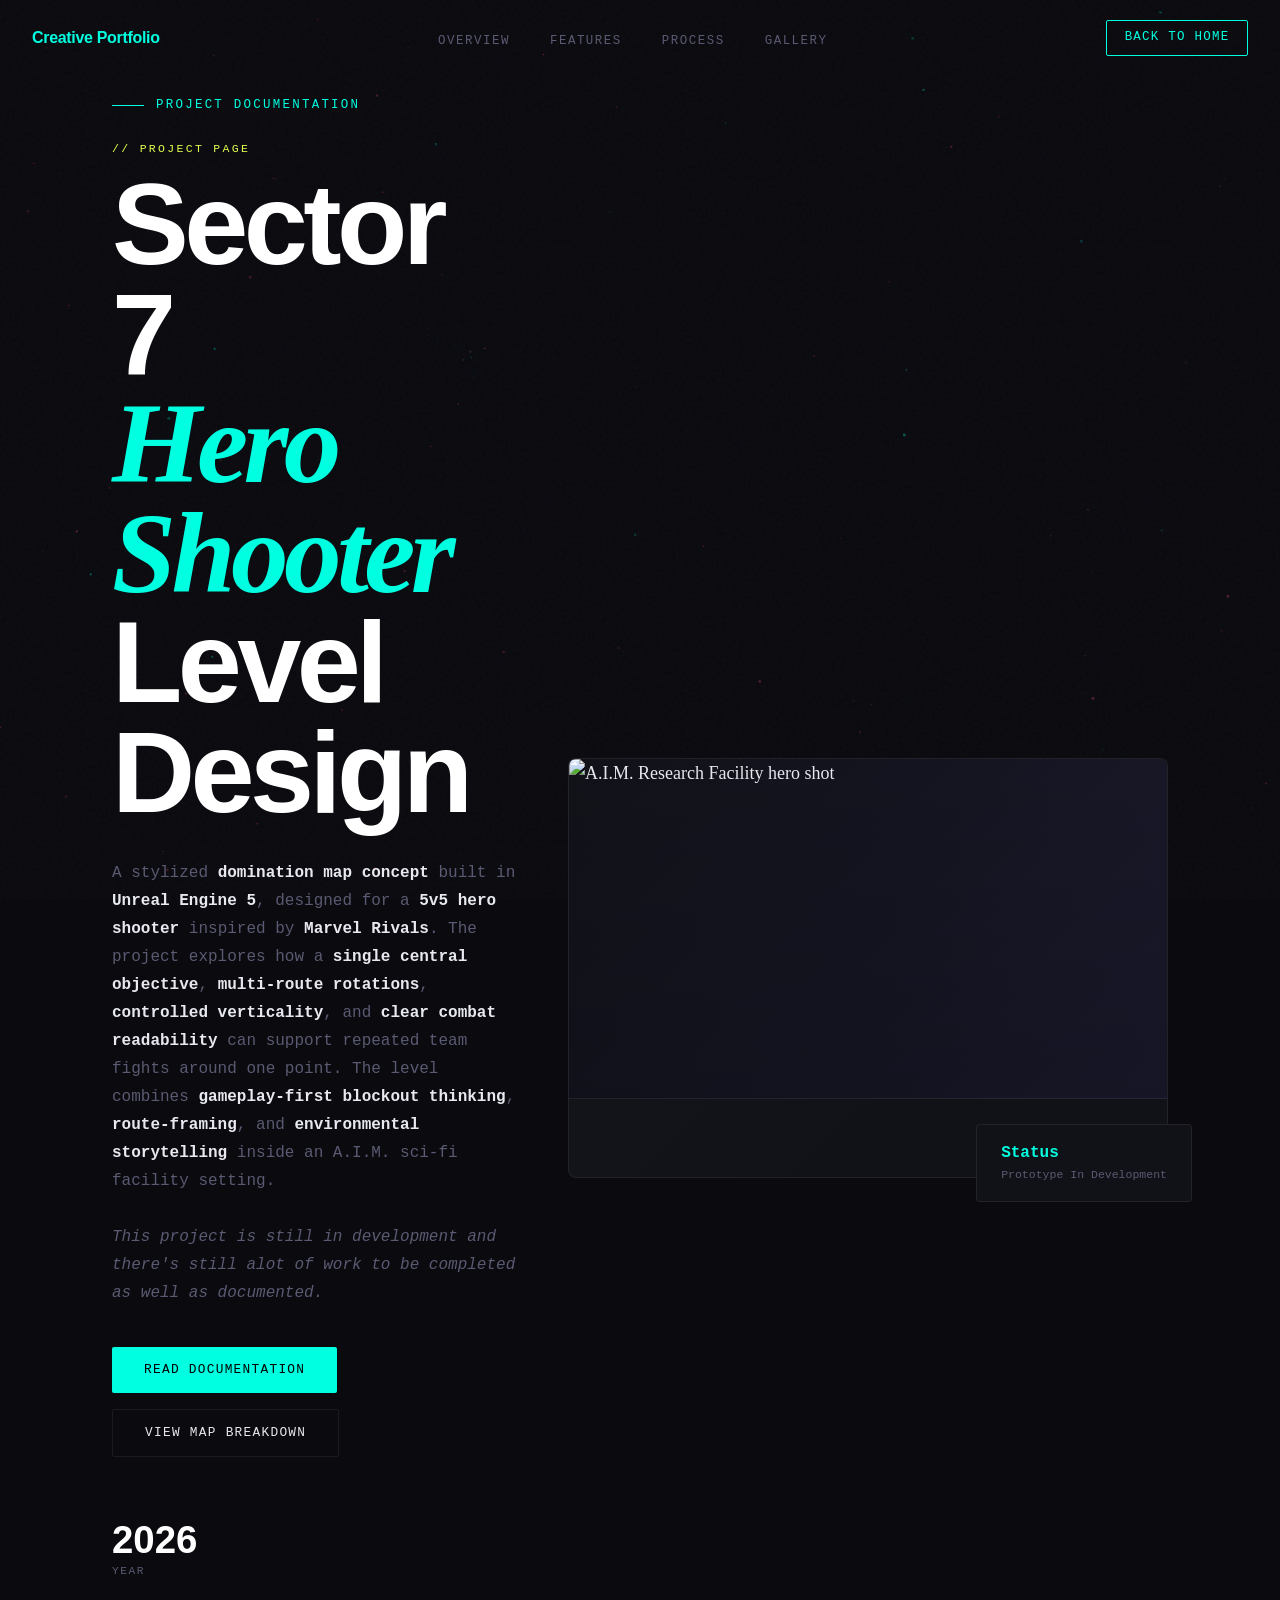
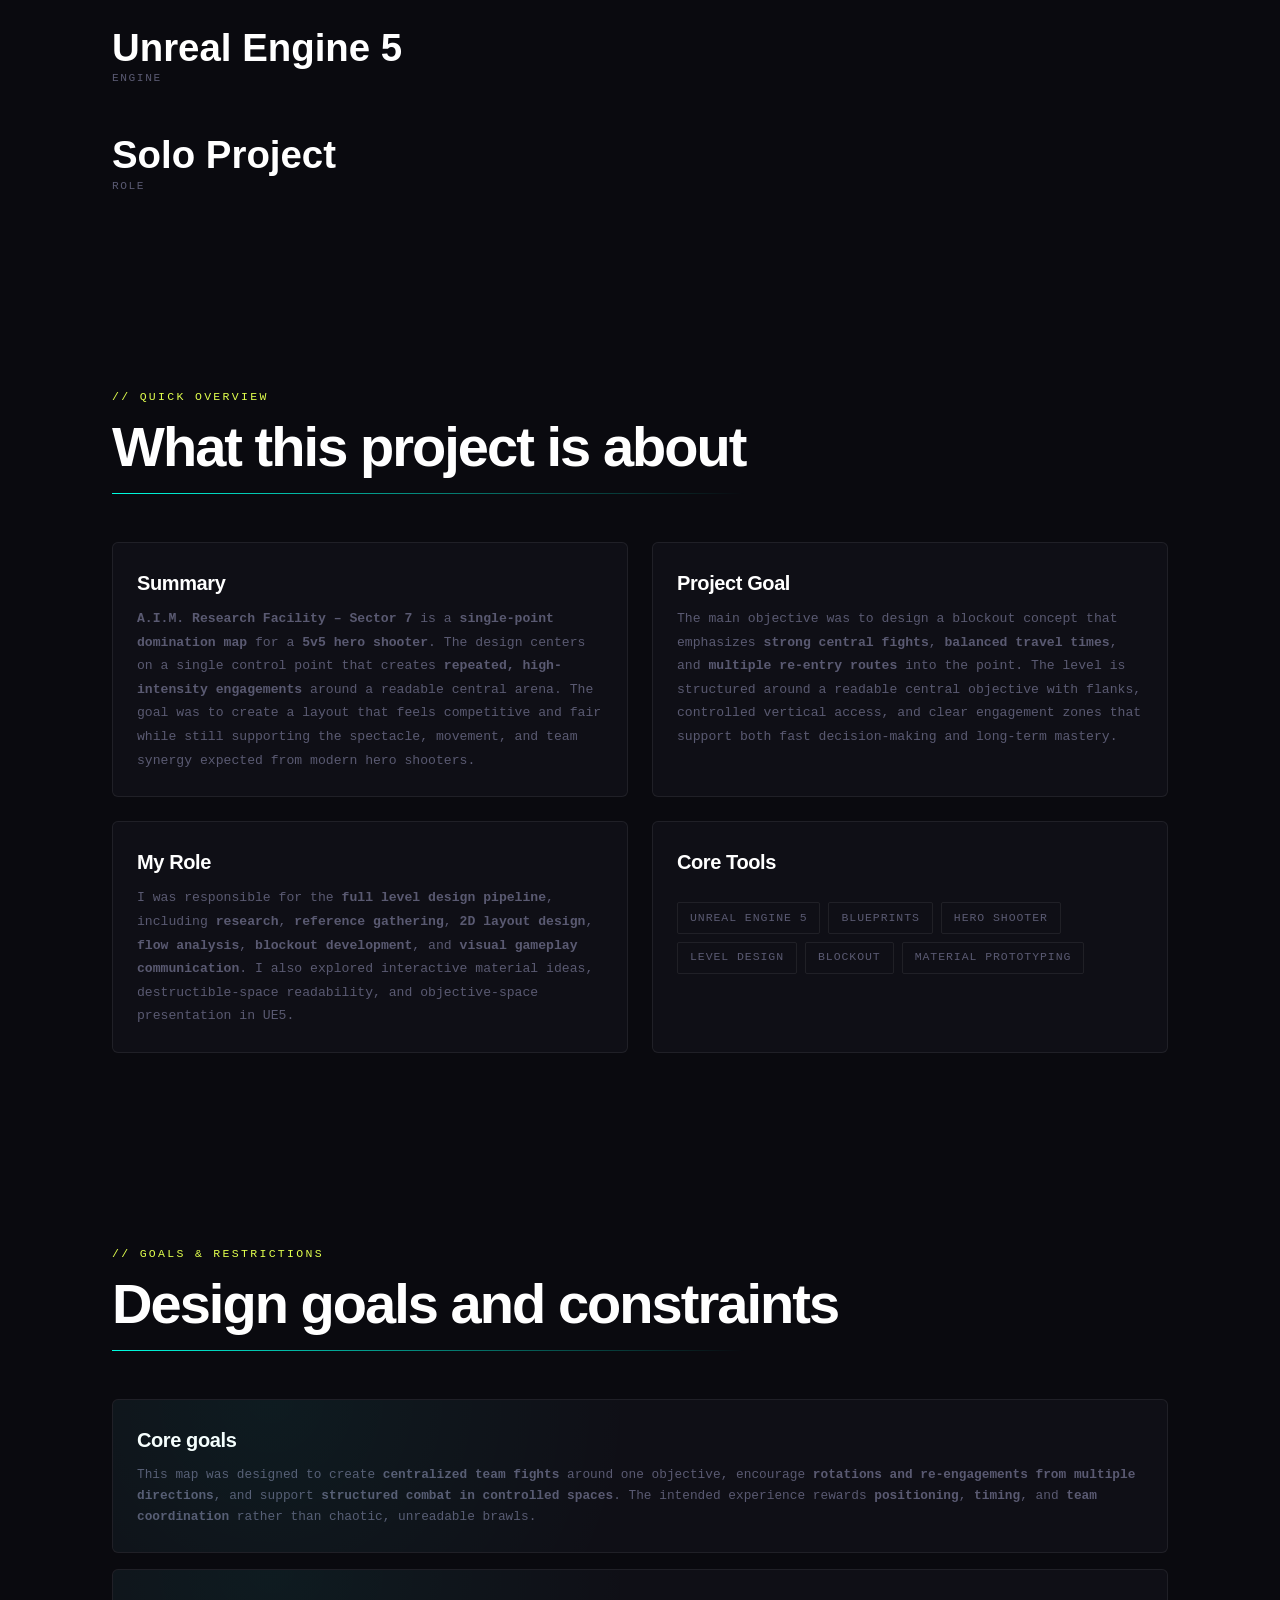
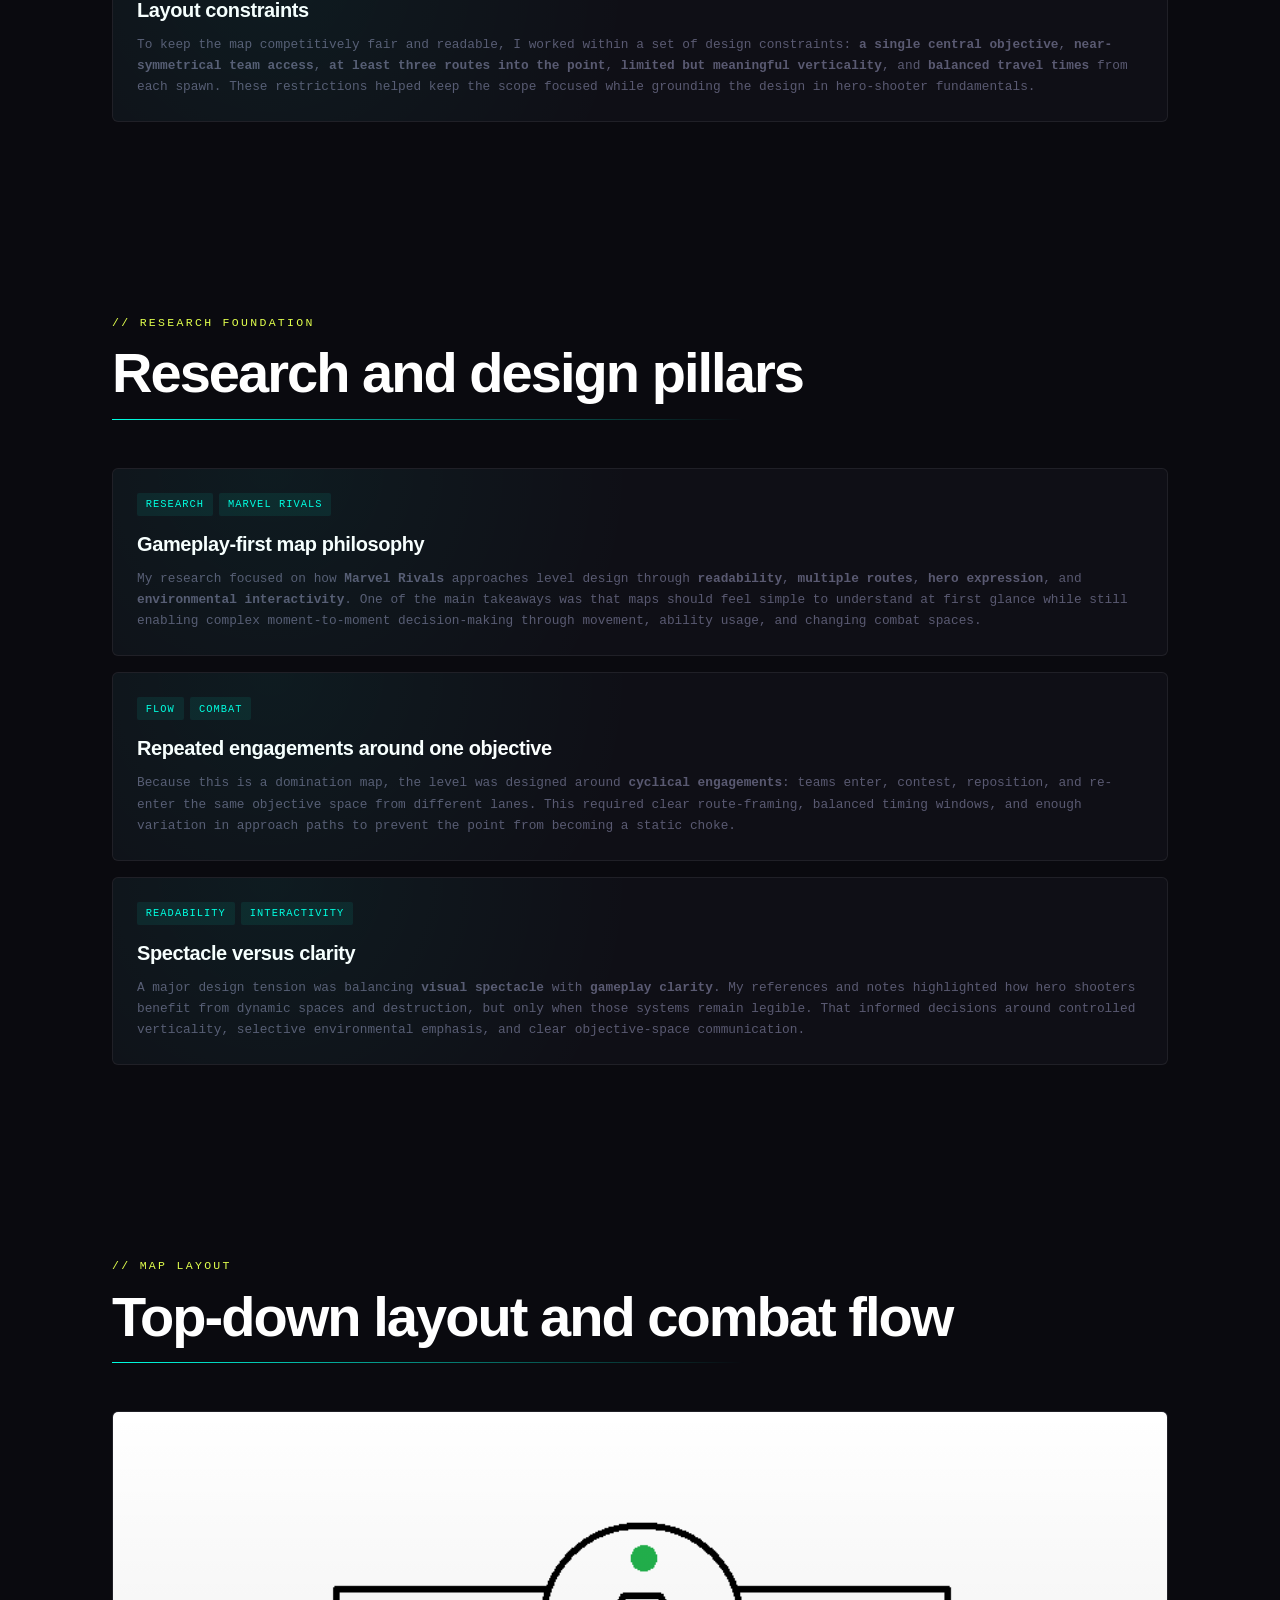
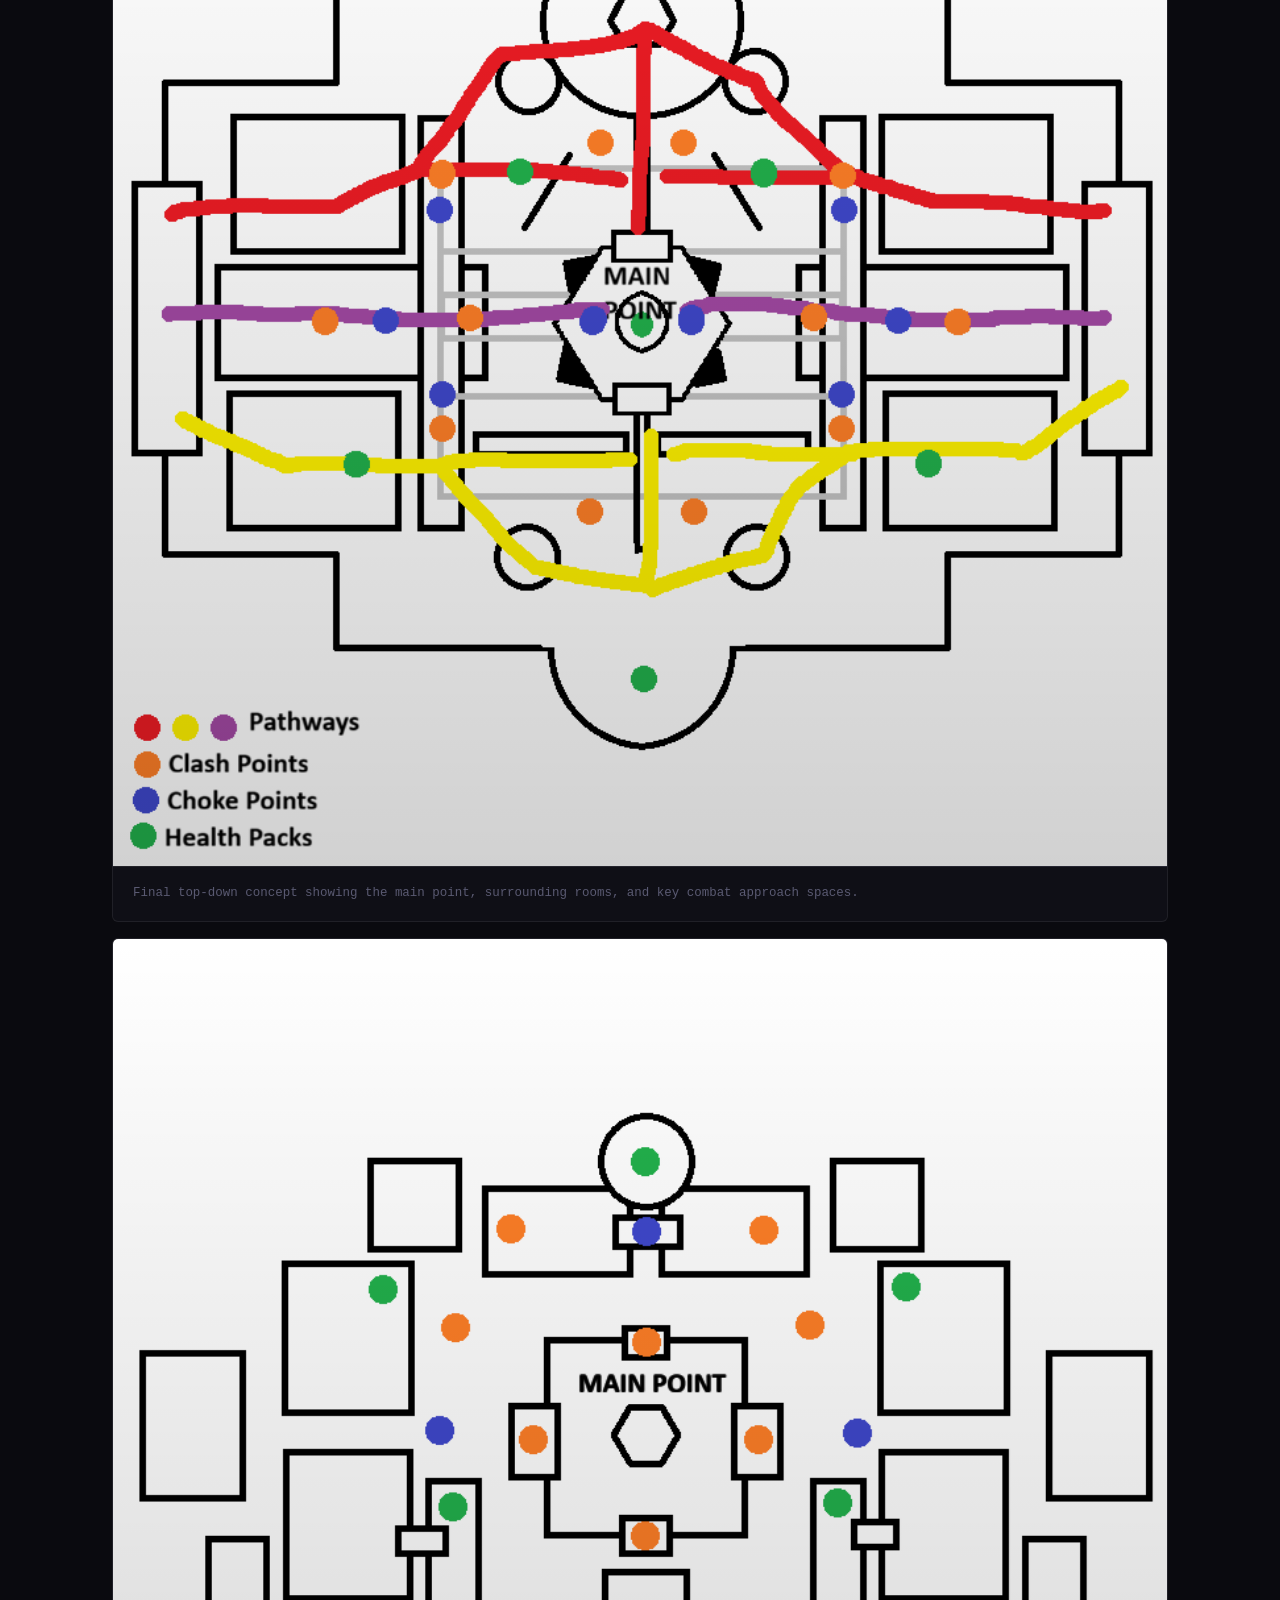
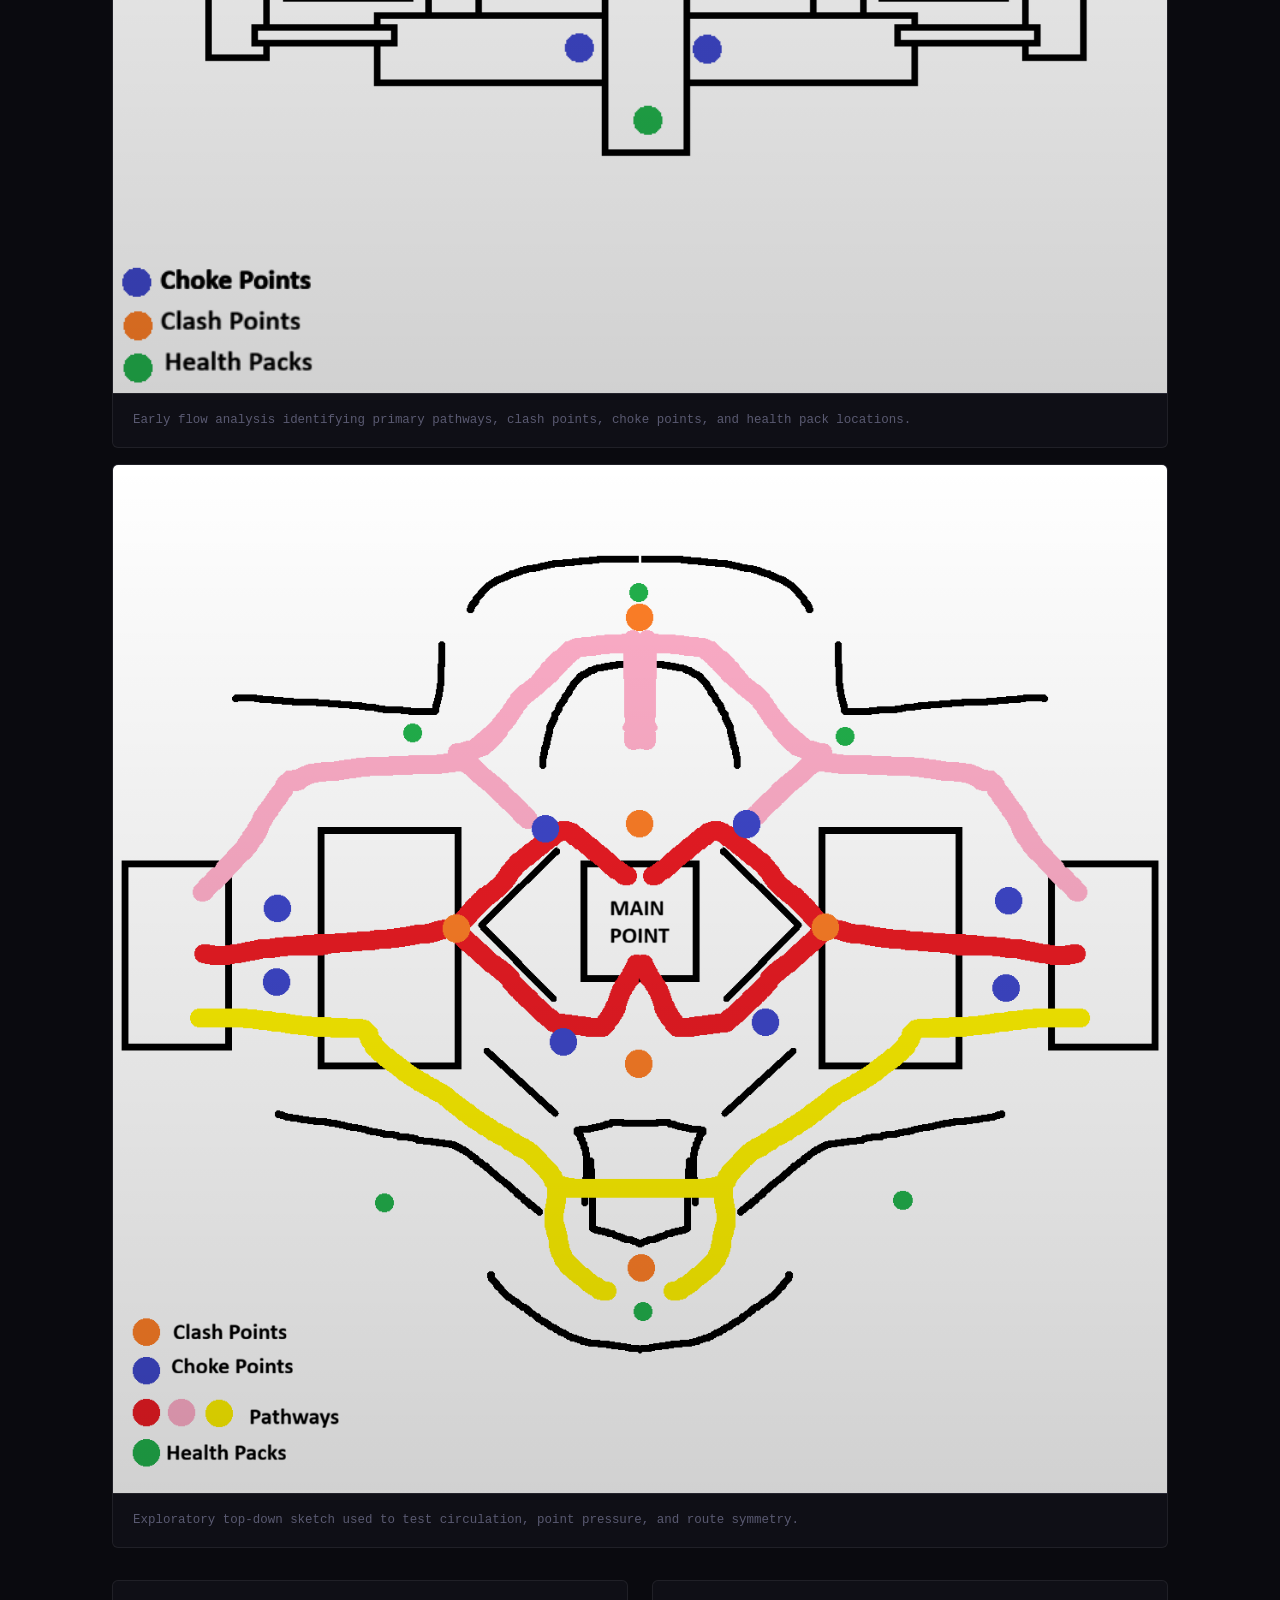
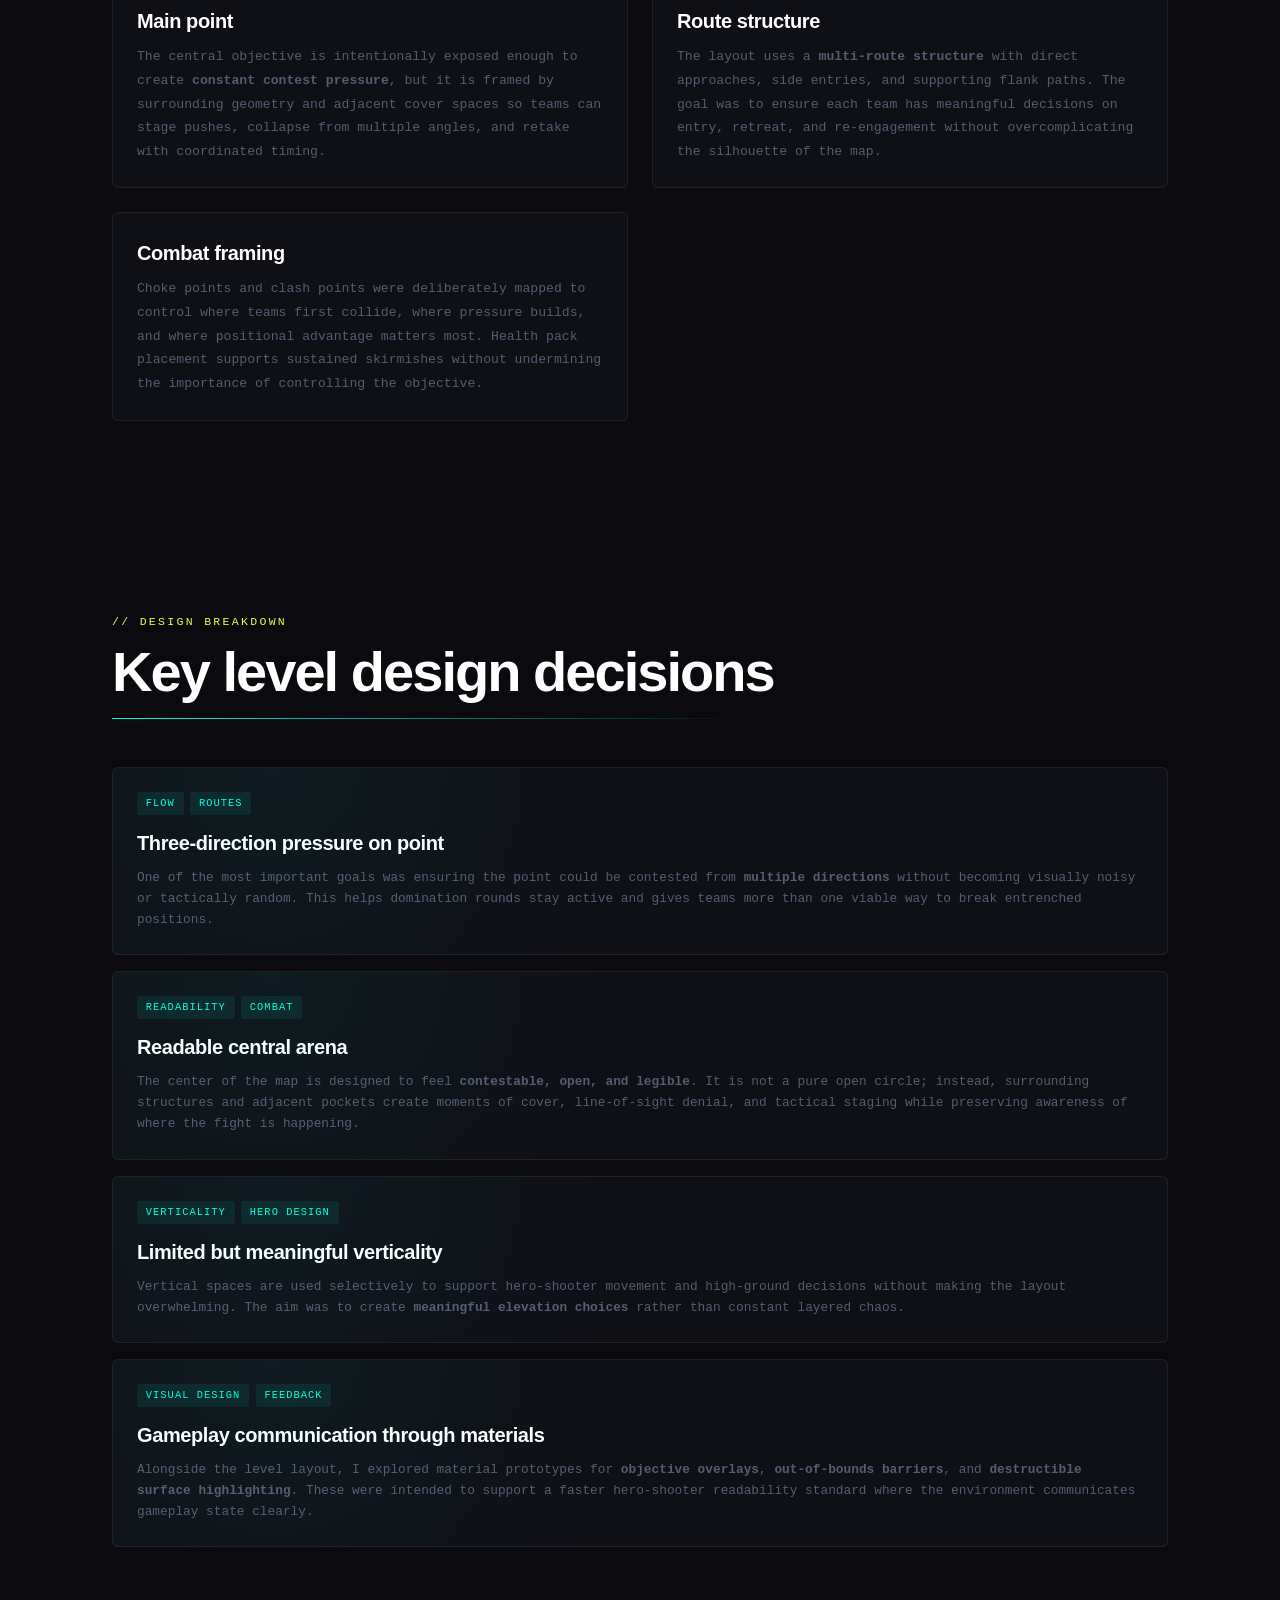
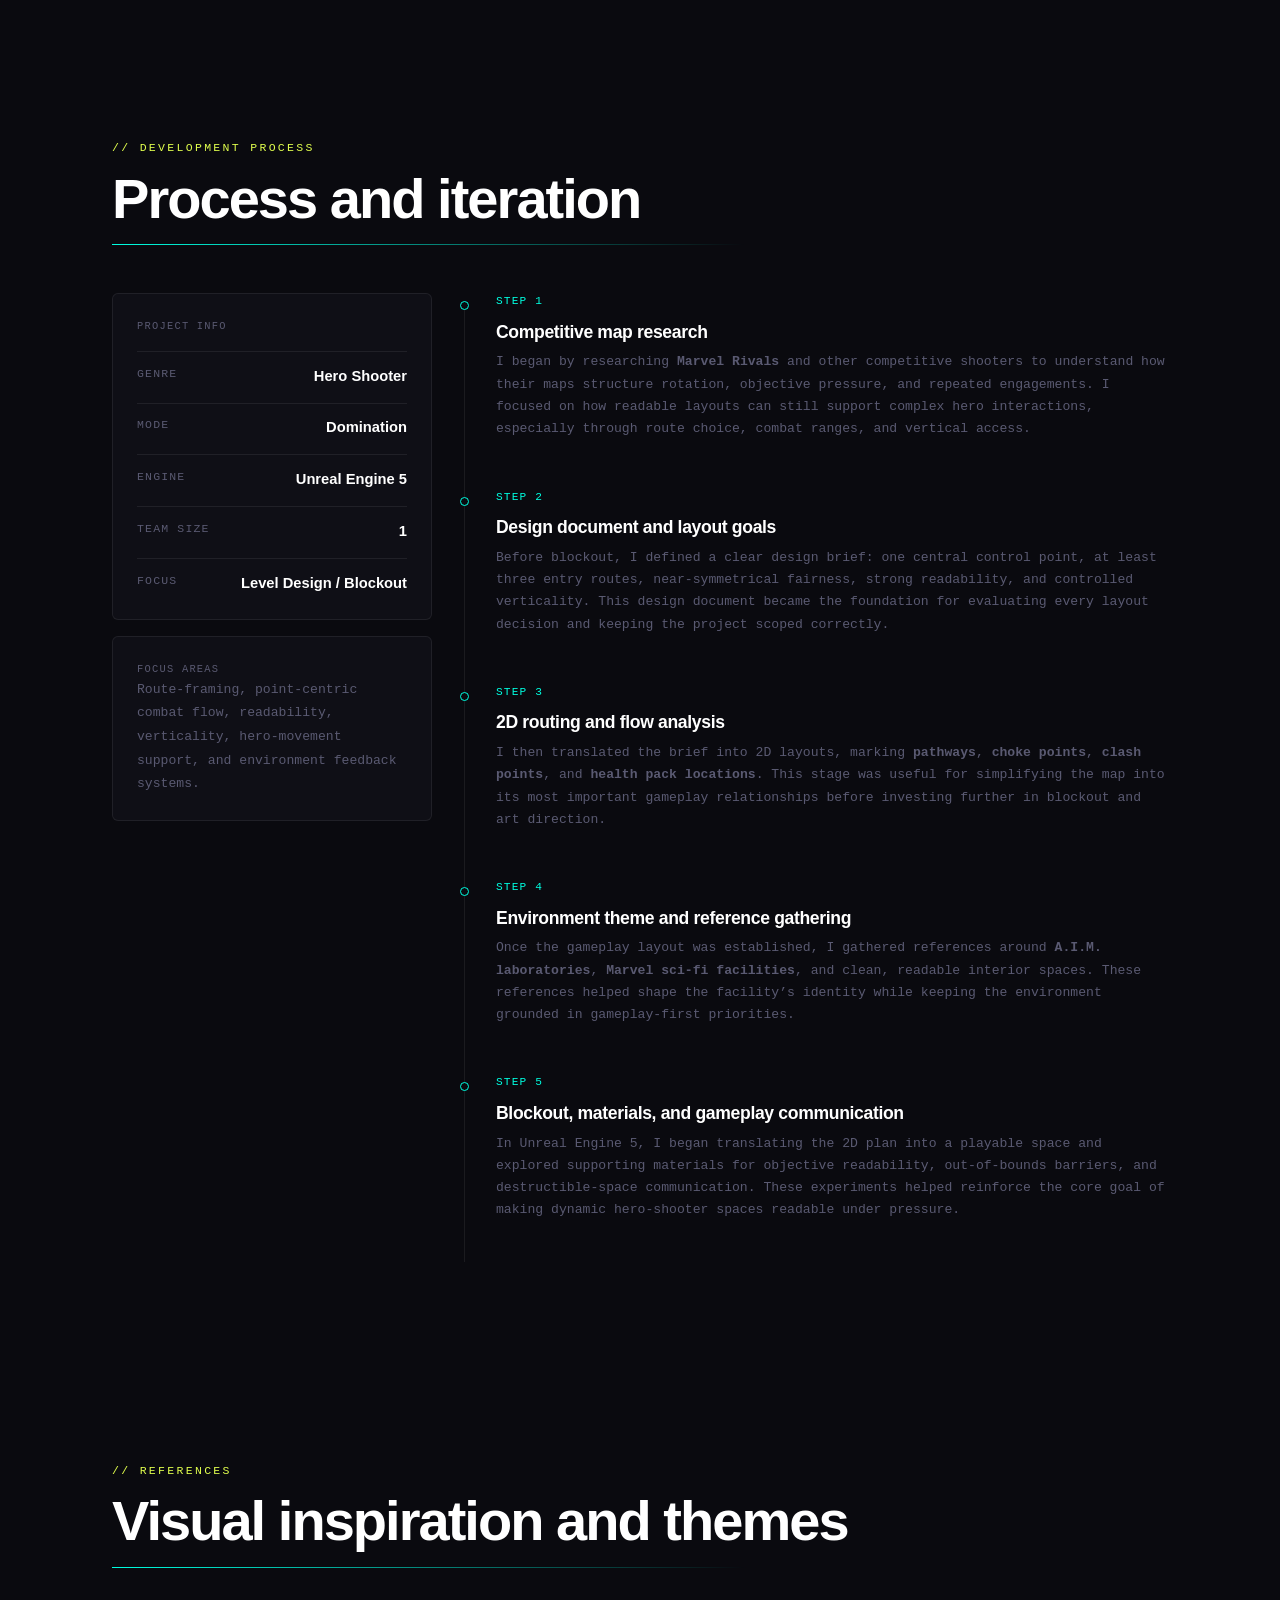
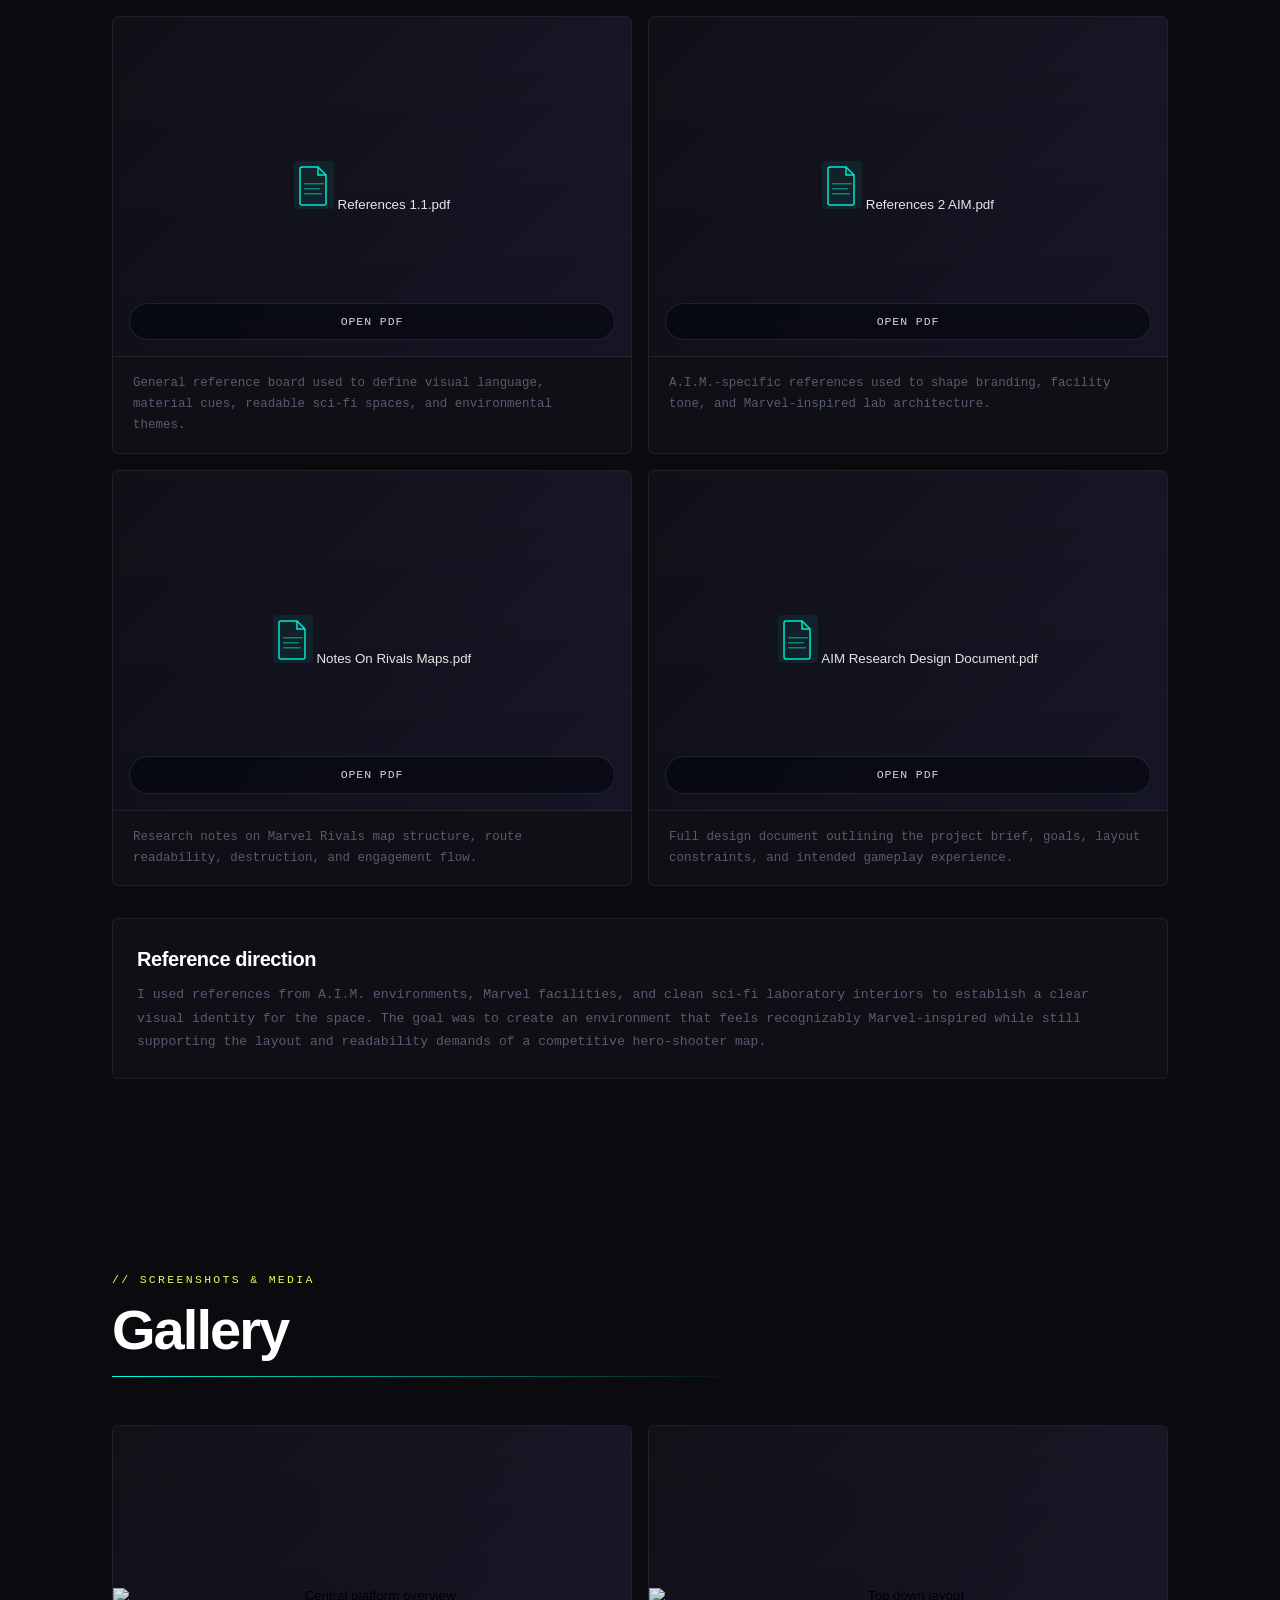
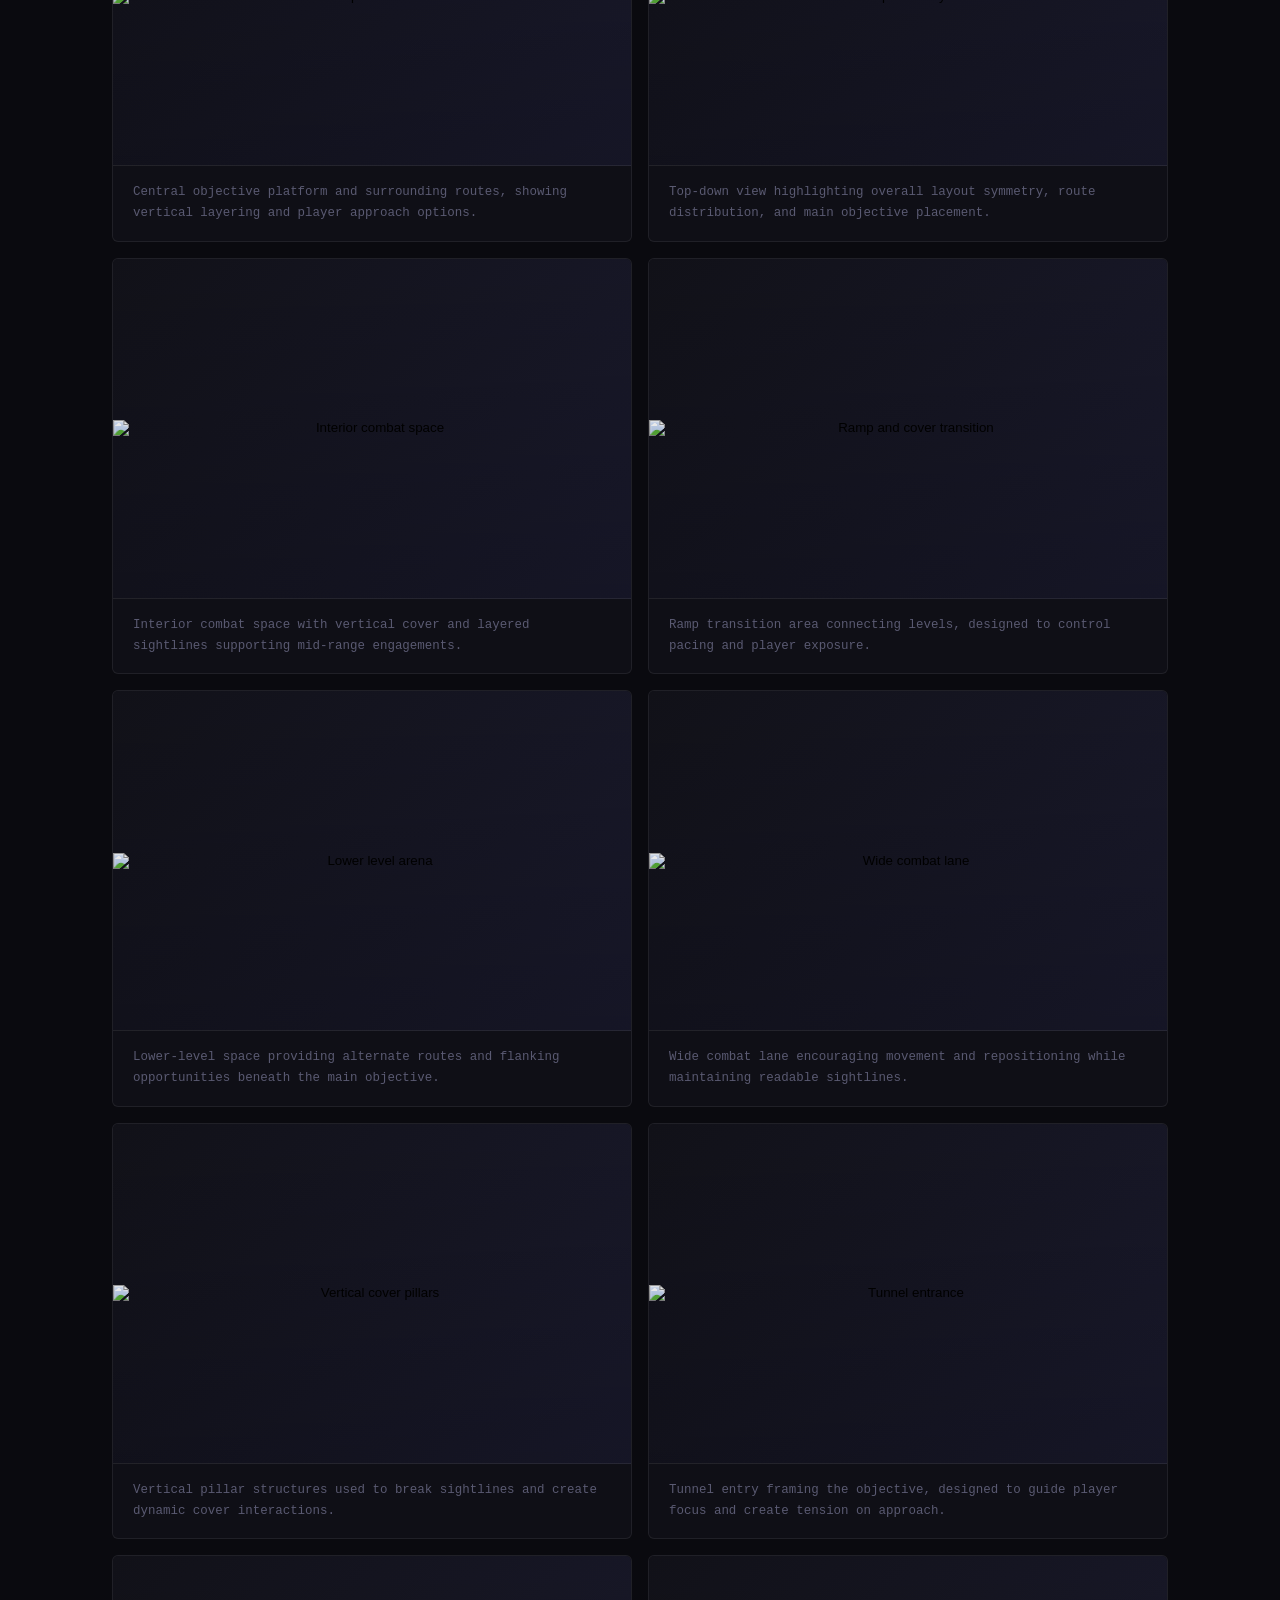
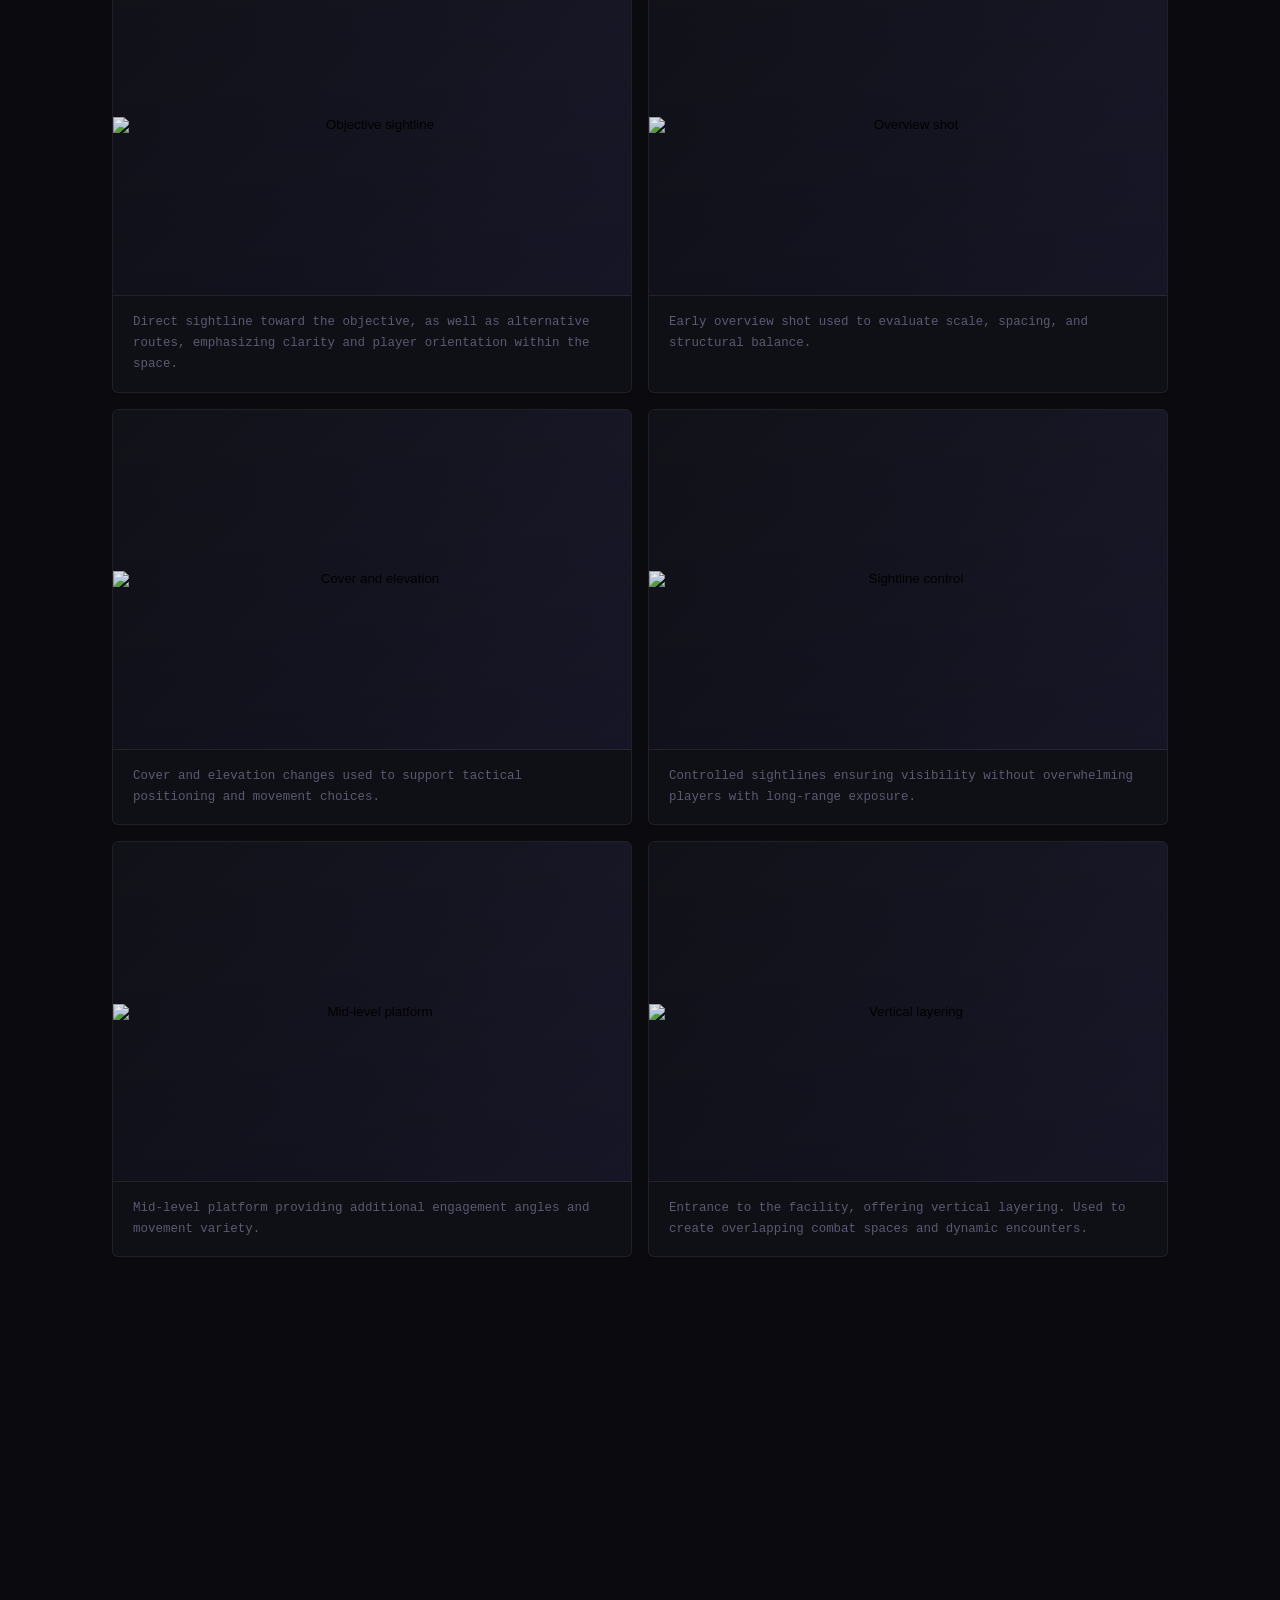
==== commit 8ce6574a: "updated project html/css" ====
--- a/aim-research-facility.html
+++ b/aim-research-facility.html
@@ -3,7 +3,7 @@
 <head>
   <meta charset="UTF-8" />
   <meta name="viewport" content="width=device-width, initial-scale=1.0"/>
-  <title>A.I.M. Research Facility - Hero Shooter Level Design // Emmanuel Ansong</title>
+  <title>Sector 7 - Hero Shooter Level Design // Emmanuel Ansong</title>
   <meta name="description" content="Documentation page for Switch-Dash-Blade.">
   <link rel="preconnect" href="https://fonts.googleapis.com">
   <link href="https://fonts.googleapis.com/css2?family=Syne:wght@400;700;800&family=DM+Mono:ital,wght@0,400;0,500;1,400&family=Instrument+Serif:ital@0;1&display=swap" rel="stylesheet">
@@ -24,7 +24,7 @@
       <li><a href="#features">Features</a></li>
       <li><a href="#process">Process</a></li>
       <li><a href="#gallery">Gallery</a></li>
-      <li><a href="#links">Links</a></li>
+      <!--<li><a href="#links">Links</a></li>-->
     </ul>
     <a href="index.html" class="nav-cta">Back to Home</a>
   </nav>
@@ -36,14 +36,16 @@
     <div class="project-hero-grid">
       <div class="project-hero-copy reveal">
         <div class="section-tag">// project page</div>
-        <h1>A.I.M. Research Facility <em>Hero Shooter</em> Level Design</h1>
+        <h1>Sector 7 <em>Hero Shooter</em> Level Design</h1>
         <p class="hero-sub">
           A stylized <strong>domination map concept</strong> built in <strong>Unreal Engine 5</strong>, designed for a
           <strong>5v5 hero shooter</strong> inspired by <strong>Marvel Rivals</strong>. The project explores how a
           <strong>single central objective</strong>, <strong>multi-route rotations</strong>, <strong>controlled verticality</strong>,
           and <strong>clear combat readability</strong> can support repeated team fights around one point.
           The level combines <strong>gameplay-first blockout thinking</strong>, <strong>route-framing</strong>,
-          and <strong>environmental storytelling</strong> inside an A.I.M. sci-fi facility setting.
+          and <strong>environmental storytelling</strong> inside an A.I.M. sci-fi facility setting.<br>
+
+          <i><br>This project is still in development and there's still alot of work to be completed as well as documented.</i>
         </p>
 
         <div class="hero-actions">
@@ -75,7 +77,7 @@
         </div>
         <div class="about-badge">
           <strong>Status</strong>
-          In Development
+          Prototype In Development
         </div>
       </div>
     </div>
@@ -128,7 +130,7 @@
         <div class="skills-list">
           <span class="skill-tag">Unreal Engine 5</span>
           <span class="skill-tag">Blueprints</span>
-          <span class="skill-tag">Third Person Template</span>
+          <span class="skill-tag">Hero Shooter</span>
           <span class="skill-tag">Level Design</span>
           <span class="skill-tag">Blockout</span>
           <span class="skill-tag">Material Prototyping</span>
@@ -692,7 +694,7 @@
   </div>
 </section>
 
-  <section id="links">
+ <!-- <section id="links">
     <div class="wrap">
       <div class="contact-inner project-links">
         <div class="contact-text reveal">
@@ -735,7 +737,7 @@
         </div>
       </div>
     </div>
-  </section>
+  </section>-->
 
   <footer>
     Creative Portfolio
--- a/project-page.css
+++ b/project-page.css
@@ -16,6 +16,7 @@
 
 .project-hero-media {
   position: relative;
+  min-width: 600px;
 }
 
 .media-frame {
@@ -224,7 +225,9 @@
   border: none;
   pointer-events: none;
 }
-
+.pdf-filename {
+  color: white;
+}
 .media-overlay {
   position: absolute;
   inset: auto 1rem 1rem 1rem;
